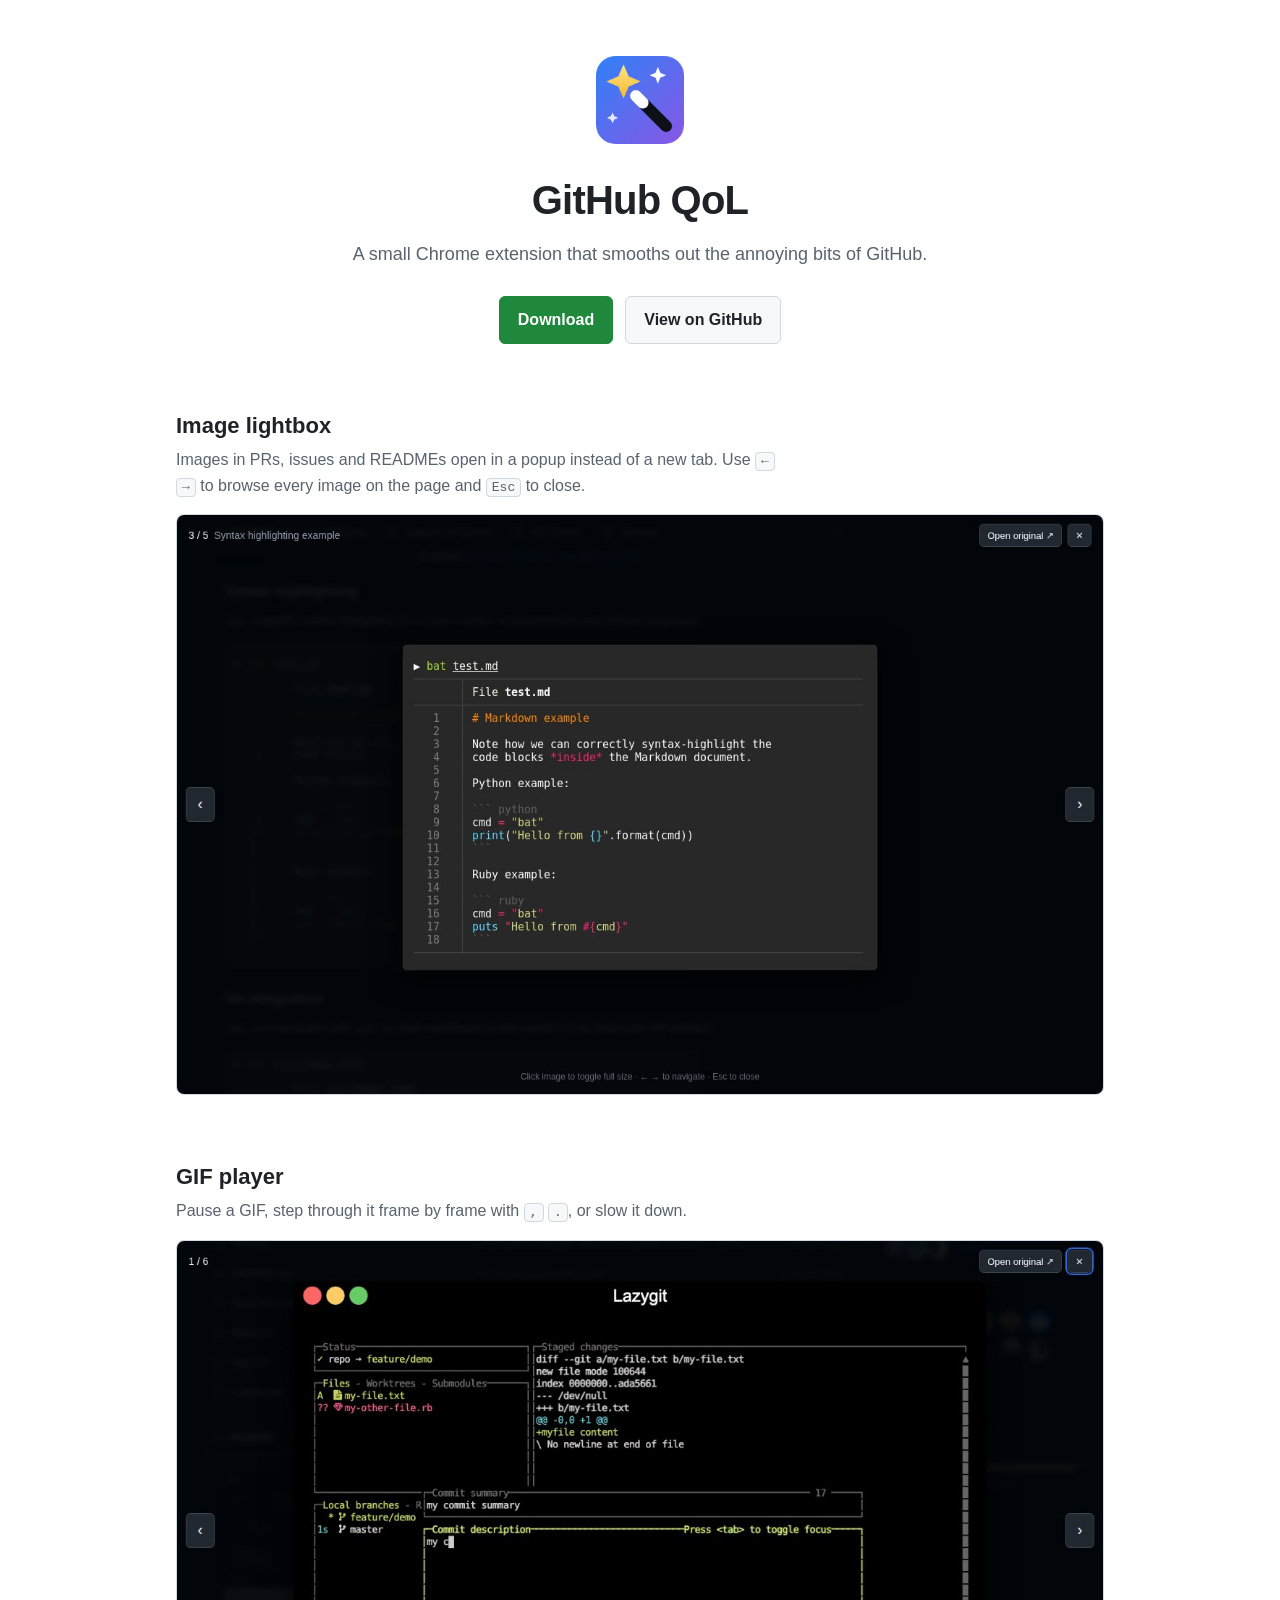
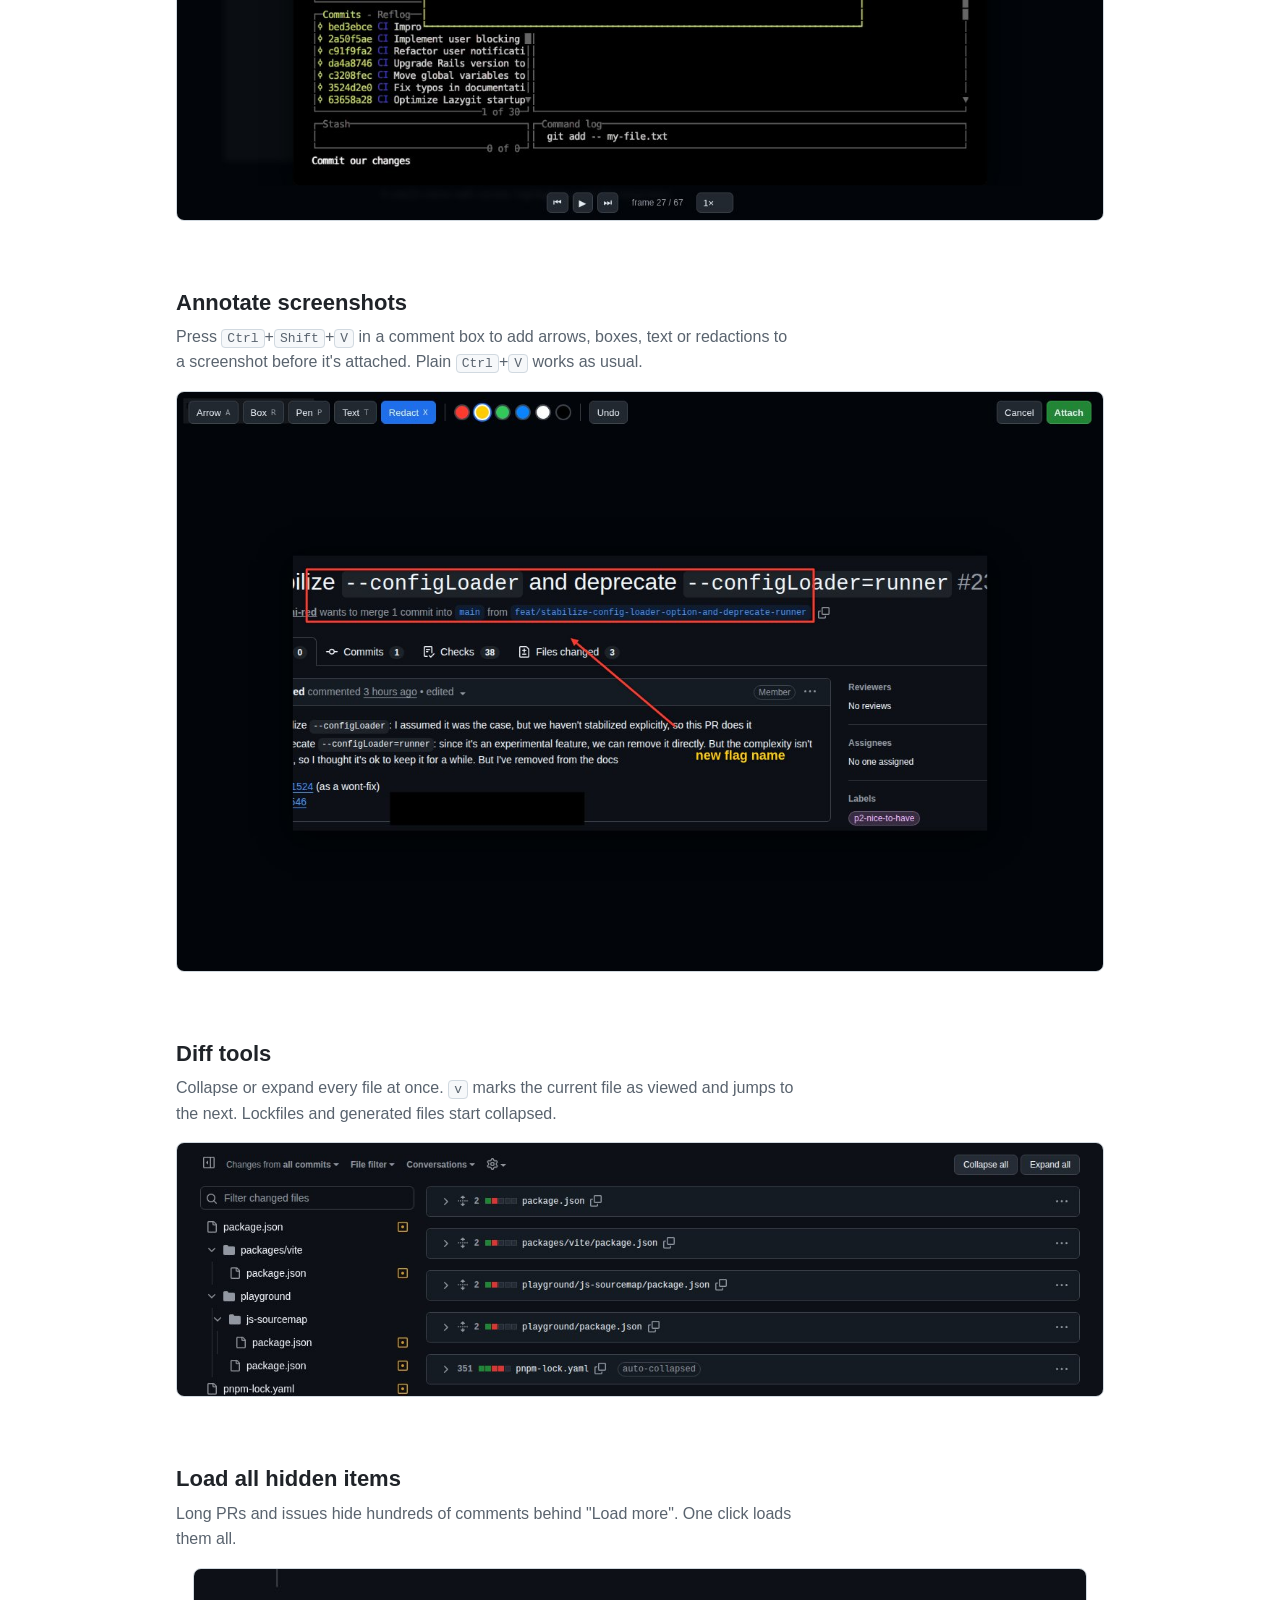
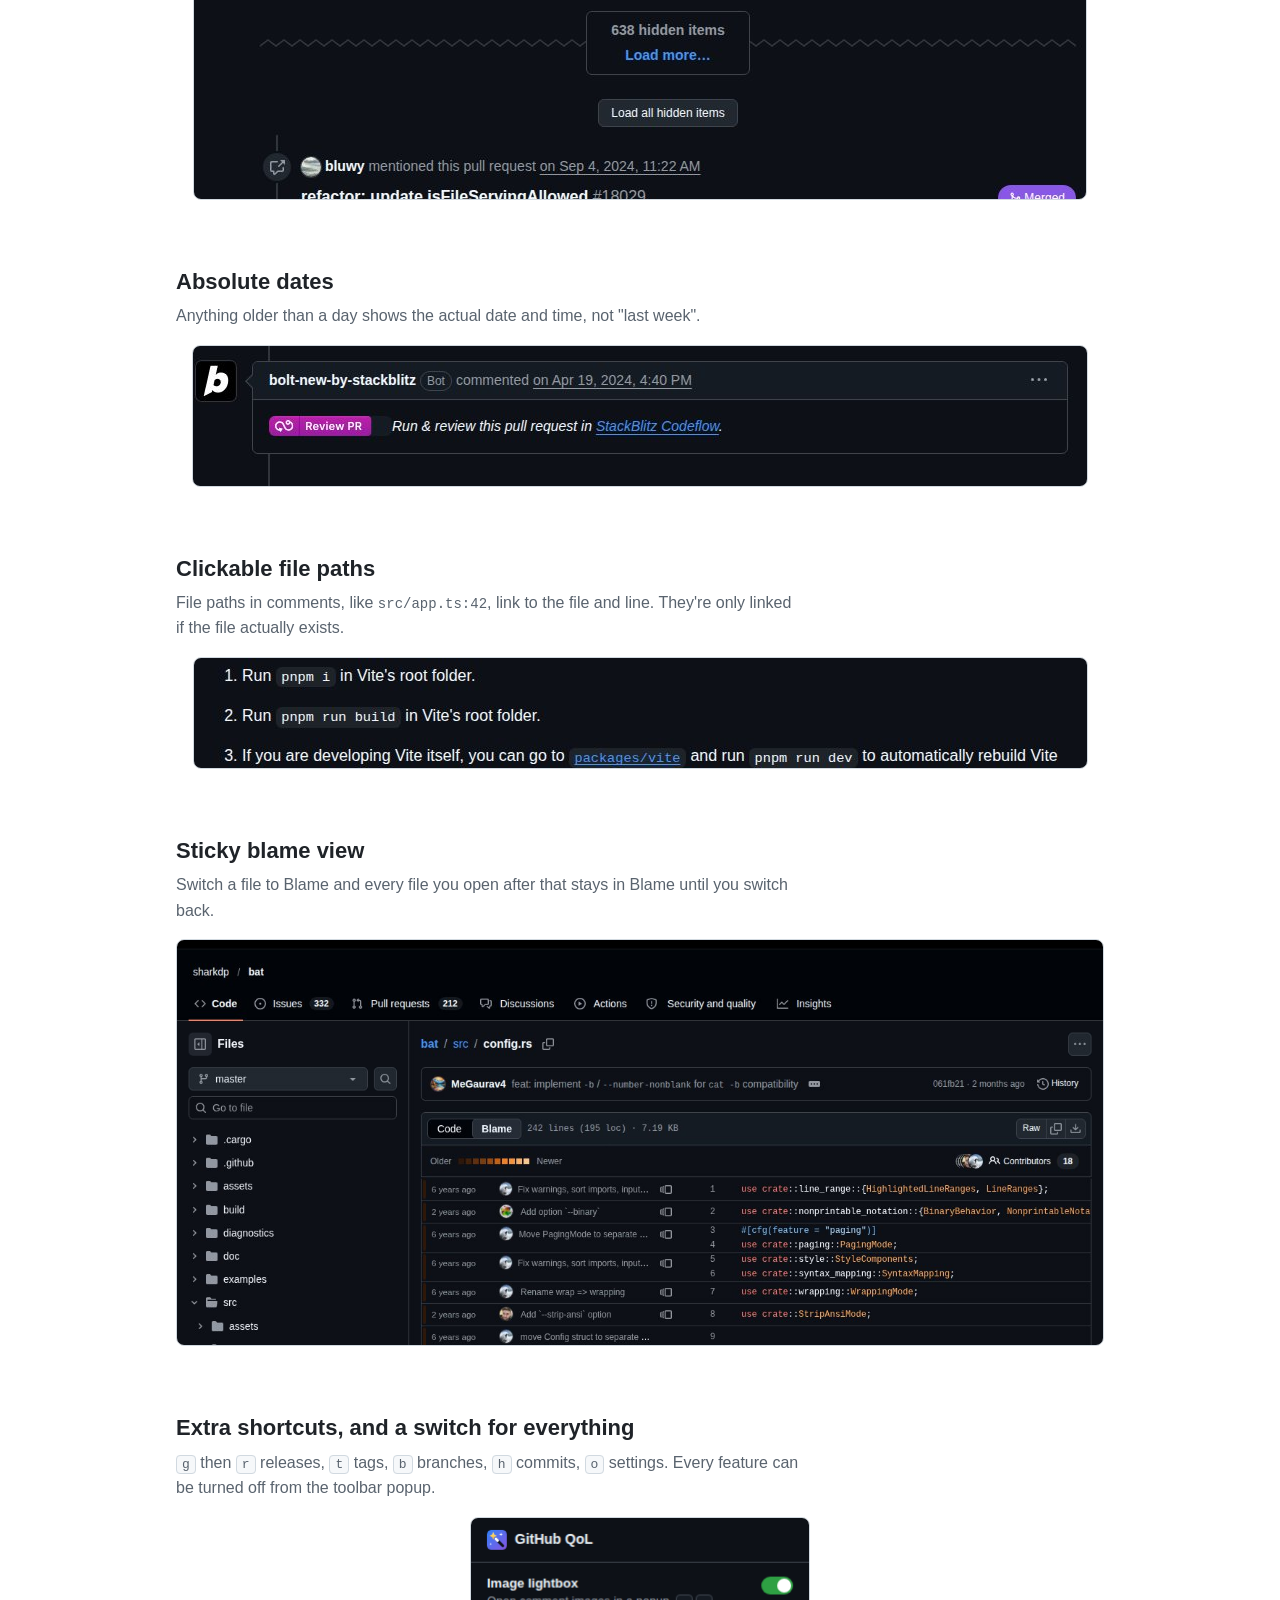
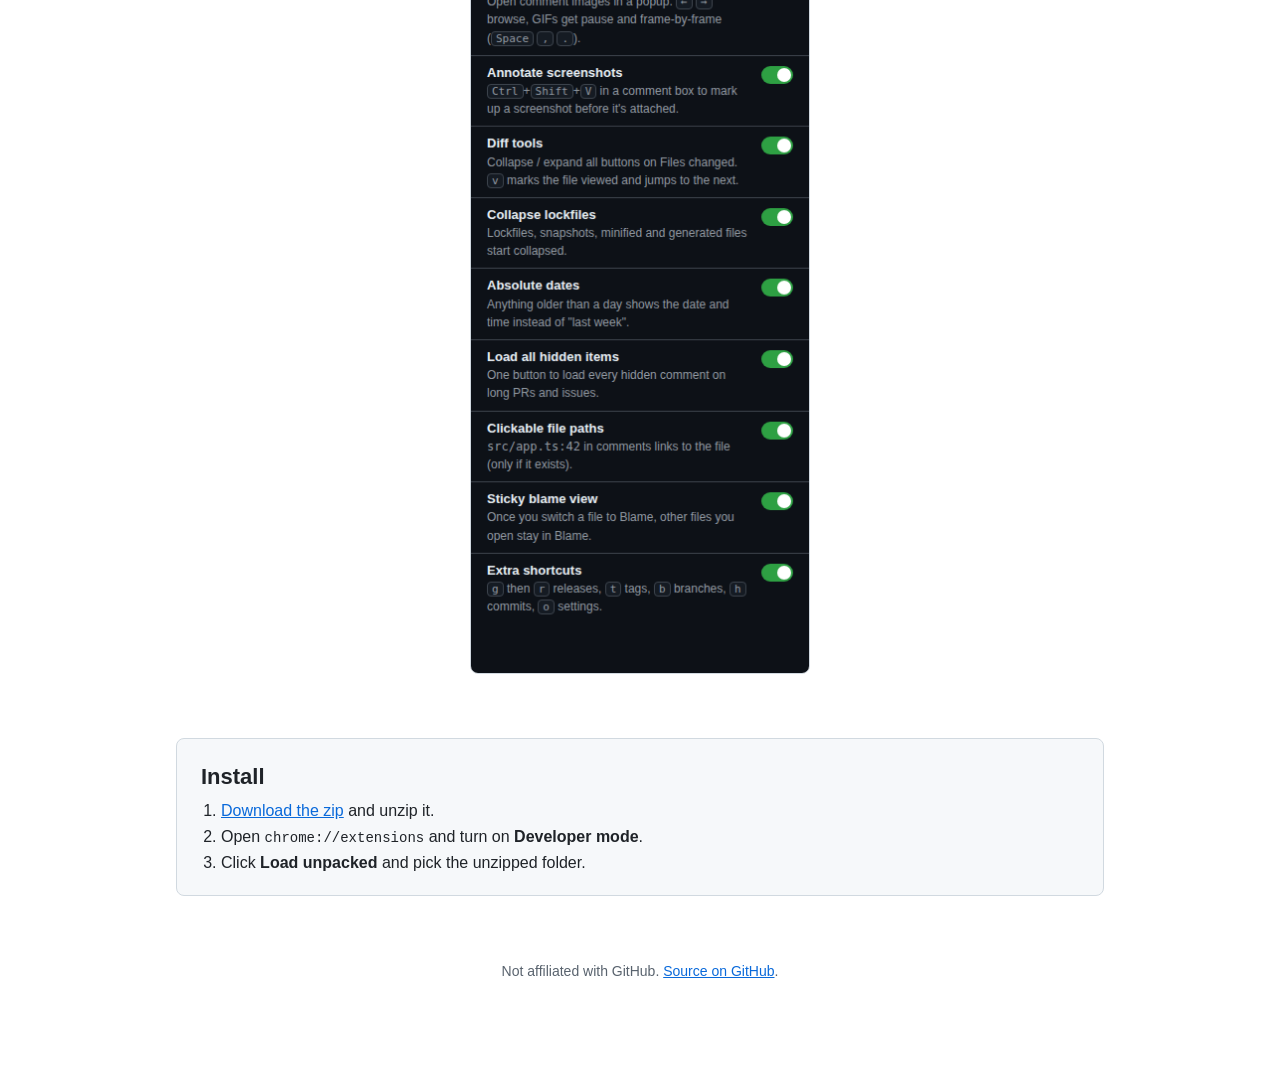
==== docs/index.html @ b85cc3f8 "GitHub QoL: Chrome extension with GitHub quality-of-life tweaks Image lightbox with GIF player, scre" ====
<!doctype html>
<html lang="en">
<head>
  <meta charset="utf-8">
  <meta name="viewport" content="width=device-width, initial-scale=1">
  <title>GitHub QoL</title>
  <meta name="description" content="A small Chrome extension with quality-of-life tweaks for GitHub.">
  <link rel="icon" href="images/icon.png">
  <style>
    :root {
      --bg: #ffffff;
      --fg: #1f2328;
      --muted: #59636e;
      --border: #d1d9e0;
      --card: #f6f8fa;
      --accent: #1f883d;
      --accent-fg: #ffffff;
      --link: #0969da;
    }
    @media (prefers-color-scheme: dark) {
      :root {
        --bg: #0d1117;
        --fg: #e6edf3;
        --muted: #9198a1;
        --border: #3d444d;
        --card: #151b23;
        --accent: #238636;
        --link: #4493f8;
      }
    }
    * { box-sizing: border-box; }
    body {
      margin: 0;
      background: var(--bg);
      color: var(--fg);
      font: 16px/1.6 -apple-system, BlinkMacSystemFont, "Segoe UI", Helvetica, Arial, sans-serif;
    }
    main { max-width: 960px; margin: 0 auto; padding: 56px 16px 80px; }
    a { color: var(--link); }
    header { text-align: center; margin-bottom: 64px; }
    header img { width: 88px; height: 88px; }
    h1 { font-size: 40px; margin: 16px 0 8px; letter-spacing: -0.02em; }
    .tagline { color: var(--muted); font-size: 18px; margin: 0 0 28px; }
    .buttons { display: flex; gap: 12px; justify-content: center; flex-wrap: wrap; }
    .btn {
      display: inline-block; padding: 10px 18px; border-radius: 6px;
      font-weight: 600; text-decoration: none;
      border: 1px solid var(--border); color: var(--fg); background: var(--card);
    }
    .btn.primary { background: var(--accent); border-color: var(--accent); color: var(--accent-fg); }
    section { margin: 0 0 64px; }
    h2 { font-size: 22px; margin: 0 0 4px; }
    section p { margin: 0 0 16px; color: var(--muted); max-width: 70ch; }
    figure { margin: 0; }
    figure img {
      display: block; width: 100%; height: auto;
      border: 1px solid var(--border); border-radius: 8px;
    }
    figure.narrow img { width: auto; max-width: 100%; margin: 0 auto; }
    kbd {
      font: 13px ui-monospace, SFMono-Regular, Menlo, monospace;
      padding: 1px 5px; border: 1px solid var(--border); border-radius: 4px; background: var(--card);
    }
    code { font: 14px ui-monospace, SFMono-Regular, Menlo, monospace; }
    .install { background: var(--card); border: 1px solid var(--border); border-radius: 8px; padding: 20px 24px; }
    .install ol { margin: 0; padding-left: 20px; }
    footer { text-align: center; color: var(--muted); font-size: 14px; }
  </style>
</head>
<body>
<main>
  <header>
    <img src="images/icon.png" alt="">
    <h1>GitHub QoL</h1>
    <p class="tagline">A small Chrome extension that smooths out the annoying bits of GitHub.</p>
    <div class="buttons">
      <a class="btn primary" href="https://github.com/Taanviir/github-qol/archive/refs/heads/main.zip">Download</a>
      <a class="btn" href="https://github.com/Taanviir/github-qol">View on GitHub</a>
    </div>
  </header>

  <section>
    <h2>Image lightbox</h2>
    <p>Images in PRs, issues and READMEs open in a popup instead of a new tab. Use <kbd>←</kbd> <kbd>→</kbd> to browse every image on the page and <kbd>Esc</kbd> to close.</p>
    <figure><img src="images/lightbox.jpg" alt="A README screenshot opened in an in-page lightbox" loading="lazy"></figure>
  </section>

  <section>
    <h2>GIF player</h2>
    <p>Pause a GIF, step through it frame by frame with <kbd>,</kbd> <kbd>.</kbd>, or slow it down.</p>
    <figure><img src="images/gif-player.jpg" alt="An animated GIF paused at frame 27 of 67 with playback controls" loading="lazy"></figure>
  </section>

  <section>
    <h2>Annotate screenshots</h2>
    <p>Press <kbd>Ctrl</kbd>+<kbd>Shift</kbd>+<kbd>V</kbd> in a comment box to add arrows, boxes, text or redactions to a screenshot before it's attached. Plain <kbd>Ctrl</kbd>+<kbd>V</kbd> works as usual.</p>
    <figure><img src="images/annotate.jpg" alt="Screenshot editor with a box, an arrow, a text label and a redacted area" loading="lazy"></figure>
  </section>

  <section>
    <h2>Diff tools</h2>
    <p>Collapse or expand every file at once. <kbd>v</kbd> marks the current file as viewed and jumps to the next. Lockfiles and generated files start collapsed.</p>
    <figure><img src="images/diff-tools.jpg" alt="Files changed page with Collapse all and Expand all buttons and an auto-collapsed pnpm-lock.yaml" loading="lazy"></figure>
  </section>

  <section>
    <h2>Load all hidden items</h2>
    <p>Long PRs and issues hide hundreds of comments behind "Load more". One click loads them all.</p>
    <figure class="narrow"><img src="images/load-all.jpg" alt="A Load all hidden items button under GitHub's 638 hidden items" loading="lazy"></figure>
  </section>

  <section>
    <h2>Absolute dates</h2>
    <p>Anything older than a day shows the actual date and time, not "last week".</p>
    <figure class="narrow"><img src="images/absolute-dates.jpg" alt="Comment header reading commented on Apr 19, 2024, 4:40 PM" loading="lazy"></figure>
  </section>

  <section>
    <h2>Clickable file paths</h2>
    <p>File paths in comments, like <code>src/app.ts:42</code>, link to the file and line. They're only linked if the file actually exists.</p>
    <figure class="narrow"><img src="images/file-paths.jpg" alt="The inline code packages/vite rendered as a link" loading="lazy"></figure>
  </section>

  <section>
    <h2>Sticky blame view</h2>
    <p>Switch a file to Blame and every file you open after that stays in Blame until you switch back.</p>
    <figure><img src="images/sticky-blame.jpg" alt="A file open in Blame view" loading="lazy"></figure>
  </section>

  <section>
    <h2>Extra shortcuts, and a switch for everything</h2>
    <p><kbd>g</kbd> then <kbd>r</kbd> releases, <kbd>t</kbd> tags, <kbd>b</kbd> branches, <kbd>h</kbd> commits, <kbd>o</kbd> settings. Every feature can be turned off from the toolbar popup.</p>
    <figure class="narrow"><img src="images/popup.png" alt="Extension popup listing each feature with a toggle" loading="lazy" style="max-width:340px"></figure>
  </section>

  <section class="install" id="install">
    <h2>Install</h2>
    <ol>
      <li><a href="https://github.com/Taanviir/github-qol/archive/refs/heads/main.zip">Download the zip</a> and unzip it.</li>
      <li>Open <code>chrome://extensions</code> and turn on <strong>Developer mode</strong>.</li>
      <li>Click <strong>Load unpacked</strong> and pick the unzipped folder.</li>
    </ol>
  </section>

  <footer>
    <p>Not affiliated with GitHub. <a href="https://github.com/Taanviir/github-qol">Source on GitHub</a>.</p>
  </footer>
</main>
</body>
</html>
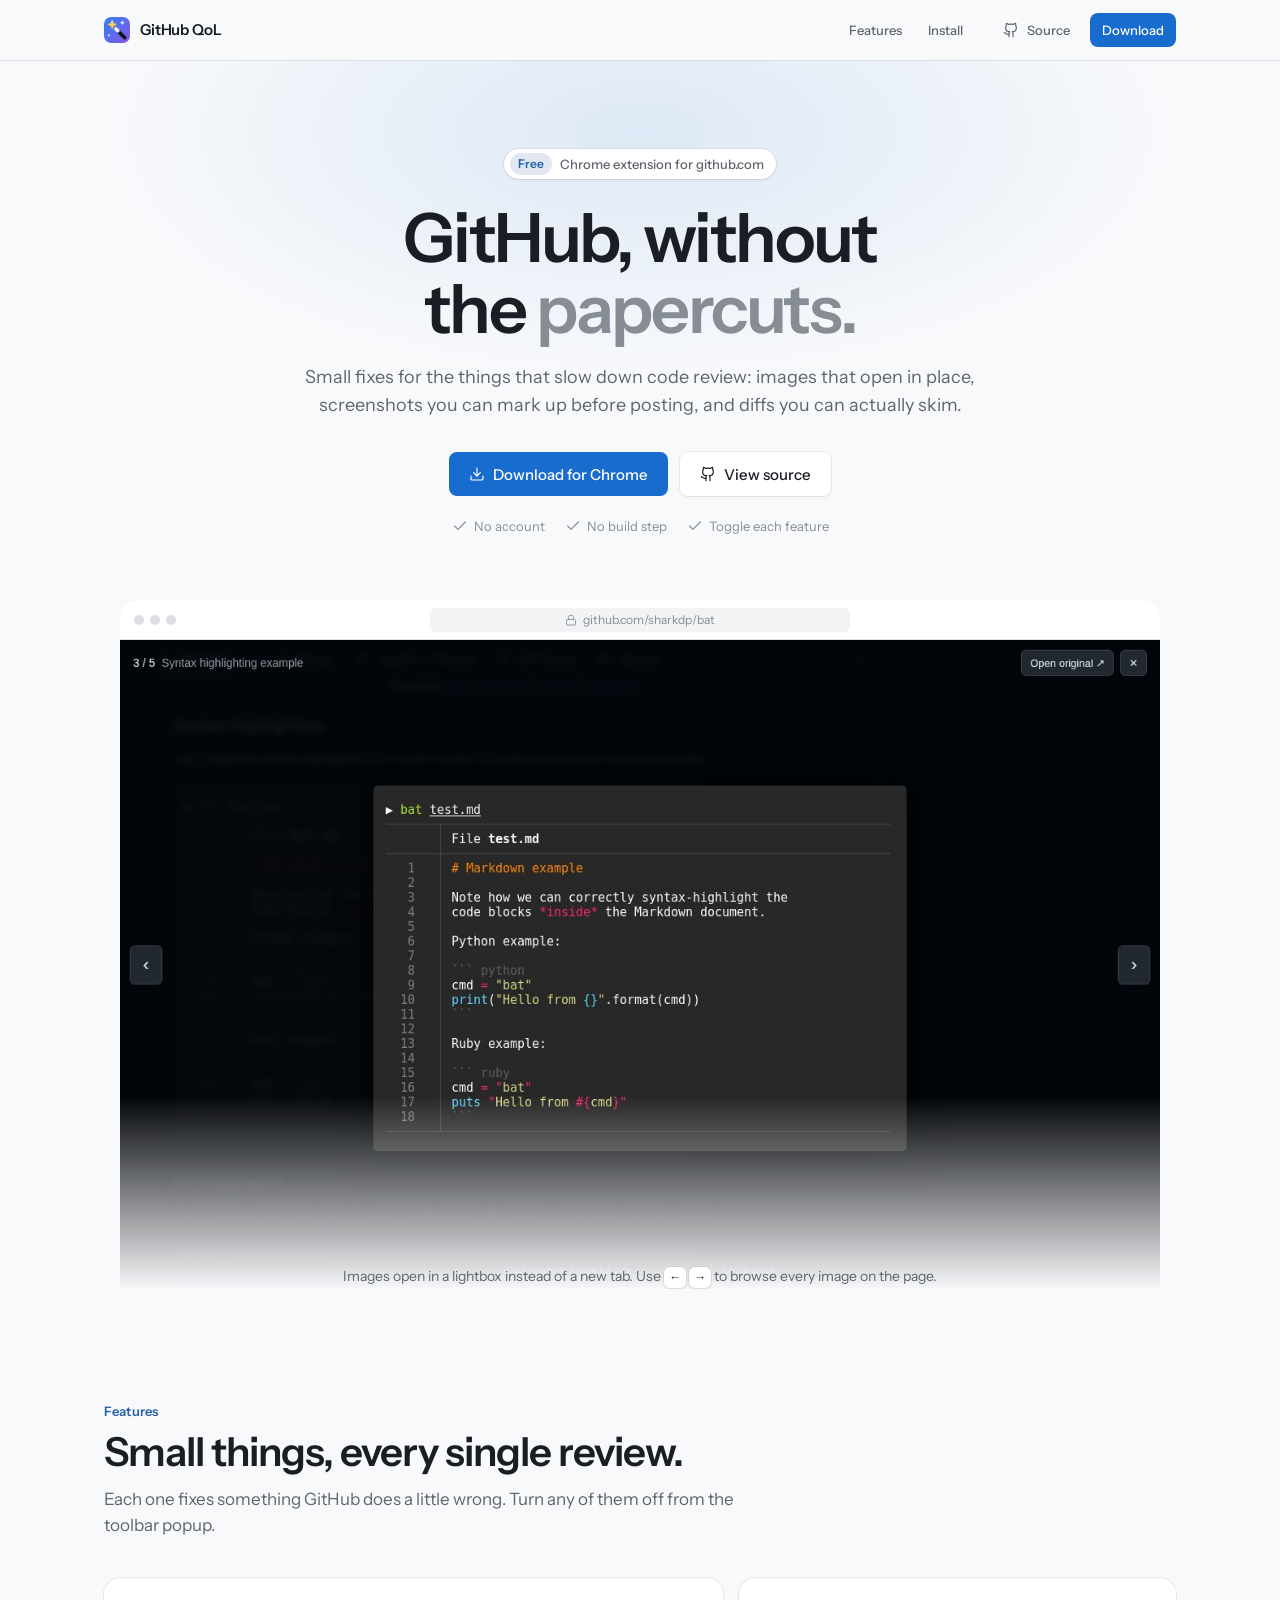
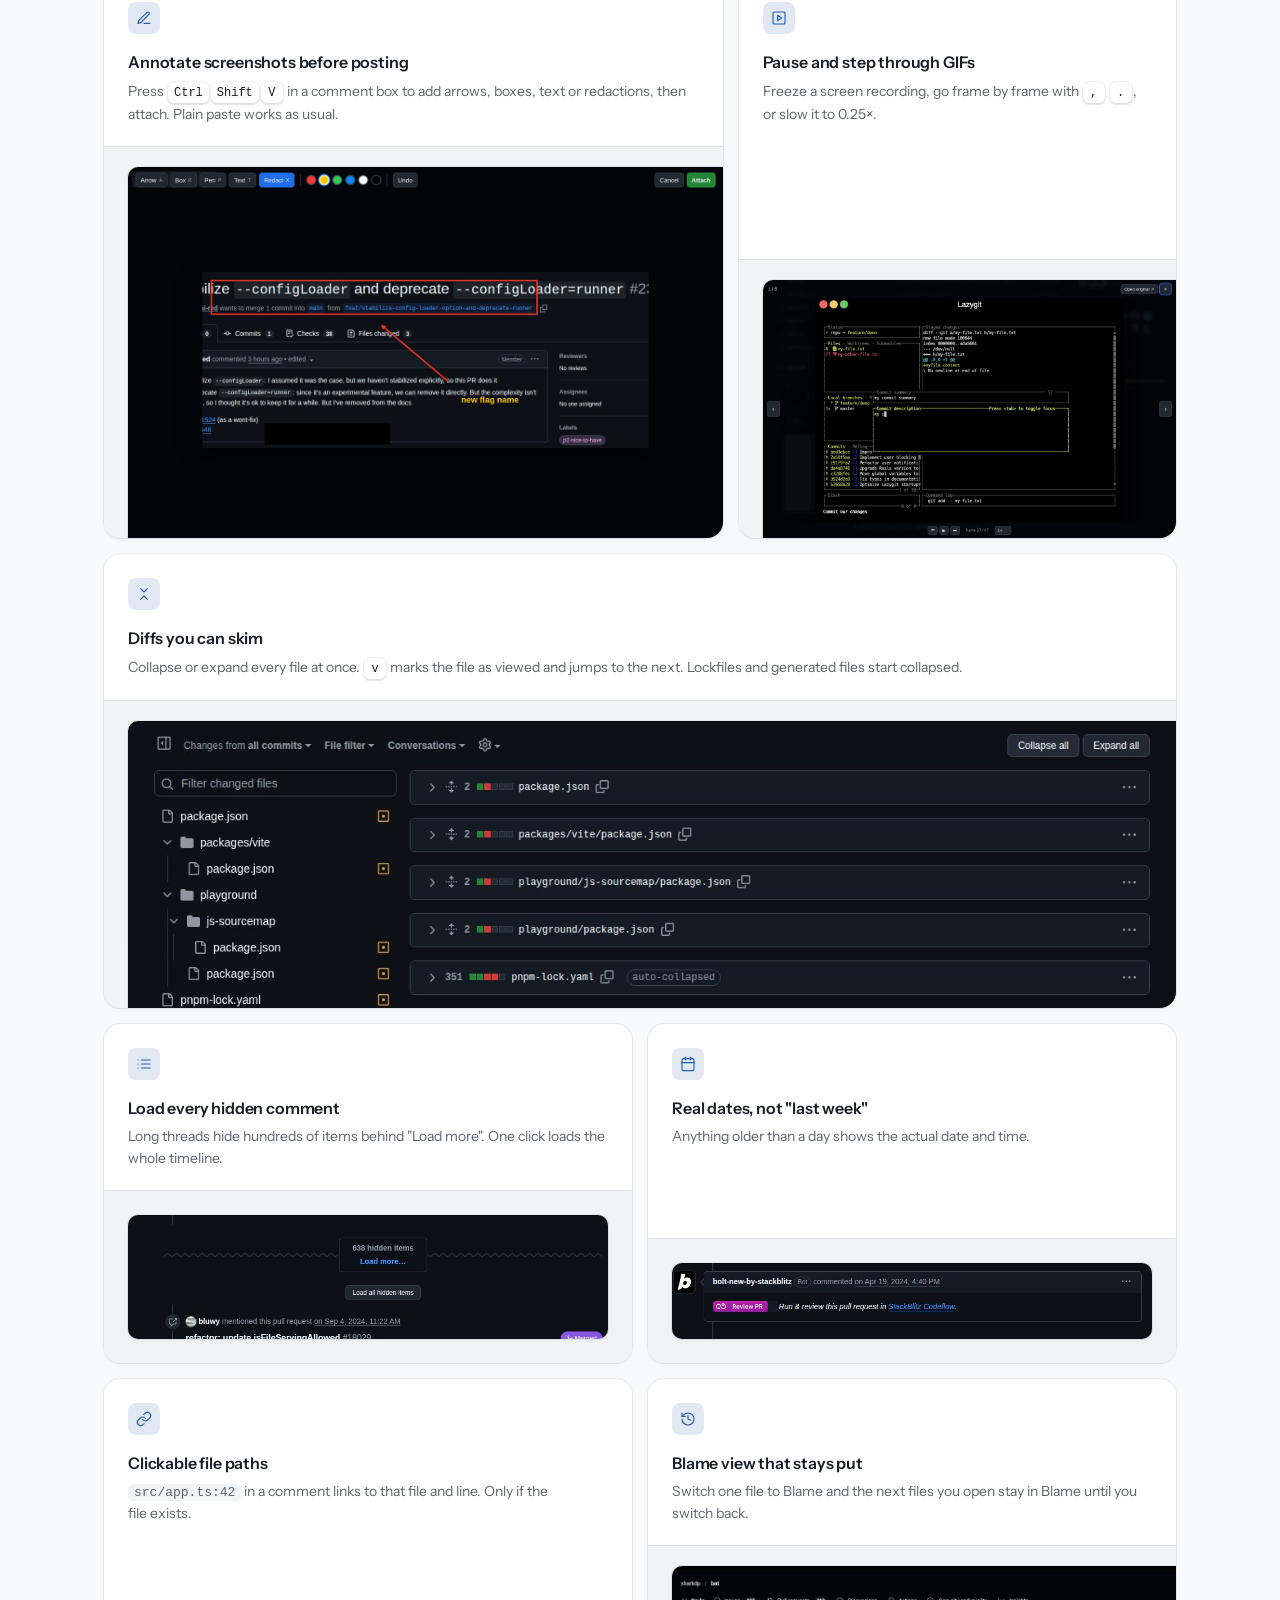
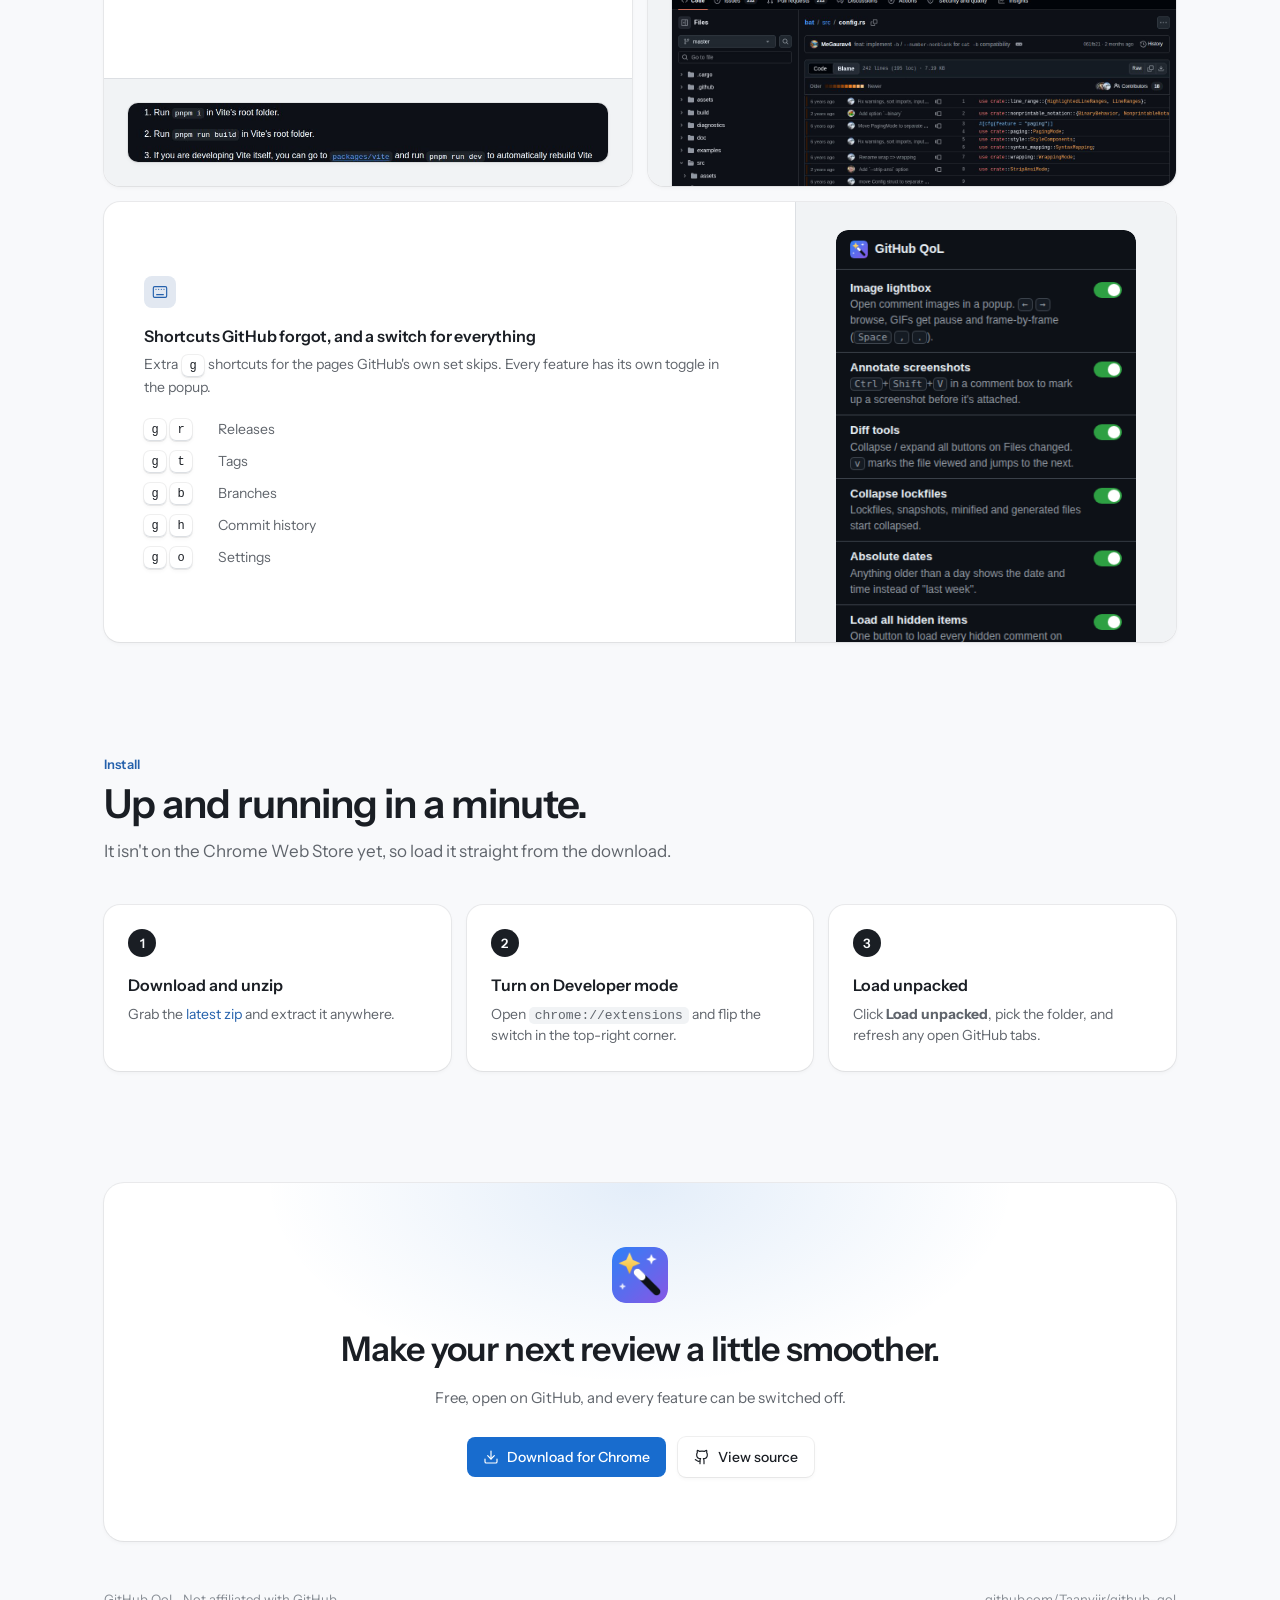
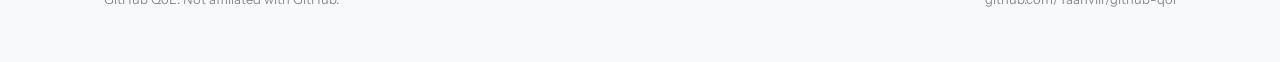
==== commit 83b3a28b: "Redesign the Pages site as a product landing page Same visual language as the Smart Fill UI: Instrum" ====
--- a/docs/index.html
+++ b/docs/index.html
@@ -4,147 +4,459 @@
   <meta charset="utf-8">
   <meta name="viewport" content="width=device-width, initial-scale=1">
   <title>GitHub QoL</title>
-  <meta name="description" content="A small Chrome extension with quality-of-life tweaks for GitHub.">
+  <meta name="description" content="A free Chrome extension that fixes the small things that slow down code review on GitHub.">
   <link rel="icon" href="images/icon.png">
+  <link rel="preconnect" href="https://fonts.googleapis.com">
+  <link rel="preconnect" href="https://fonts.gstatic.com" crossorigin>
+  <link href="https://fonts.googleapis.com/css2?family=Instrument+Sans:wght@400..700&display=swap" rel="stylesheet">
   <style>
+    /* Tokens follow the Smart Fill UI: OKLCH gray/blue ramps, semantic layer on top. */
     :root {
-      --bg: #ffffff;
-      --fg: #1f2328;
-      --muted: #59636e;
-      --border: #d1d9e0;
-      --card: #f6f8fa;
-      --accent: #1f883d;
-      --accent-fg: #ffffff;
-      --link: #0969da;
+      color-scheme: light;
+      --gray-1: oklch(99.4% 0.002 256); --gray-2: oklch(98.2% 0.003 256); --gray-3: oklch(96.3% 0.004 256); --gray-4: oklch(94.3% 0.005 256);
+      --gray-6: oklch(90.2% 0.007 256); --gray-7: oklch(86.6% 0.008 256); --gray-9: oklch(64.0% 0.012 256); --gray-11: oklch(50.5% 0.012 256); --gray-12: oklch(23.5% 0.012 256);
+      --blue-4: oklch(93.0% 0.013 256); --blue-9: oklch(54.0% 0.170 256); --blue-10: oklch(49.5% 0.159 256); --blue-11: oklch(49.5% 0.135 256);
+
+      --color-bg-page: var(--gray-2);
+      --color-bg-surface: oklch(100% 0 0);
+      --color-bg-sunken: var(--gray-3);
+      --color-text-primary: var(--gray-12);
+      --color-text-secondary: var(--gray-11);
+      --color-text-tertiary: var(--gray-9);
+      --color-text-on-accent: oklch(100% 0 0);
+      --color-border-separator: var(--gray-6);
+      --color-accent-subtle: var(--blue-4);
+      --color-accent-solid: var(--blue-9);
+      --color-accent-solid-hover: var(--blue-10);
+      --color-accent-text: var(--blue-11);
+      --color-nav-bg: oklch(98.2% 0.003 256 / 0.8);
+      --hero-glow: oklch(54% 0.17 256 / 0.12);
+
+      --shadow-border: 0 0 0 1px oklch(0 0 0 / 0.06), 0 1px 2px -1px oklch(0 0 0 / 0.06), 0 2px 4px 0 oklch(0 0 0 / 0.04);
+      --shadow-border-hover: 0 0 0 1px oklch(0 0 0 / 0.08), 0 1px 2px -1px oklch(0 0 0 / 0.08), 0 2px 4px 0 oklch(0 0 0 / 0.06);
+      --shadow-raised: 0 0 0 1px oklch(0 0 0 / 0.06), 0 24px 64px -16px oklch(0 0 0 / 0.22);
+
+      --font-sans: 'Instrument Sans', ui-sans-serif, system-ui, sans-serif;
+      --font-mono: ui-monospace, 'SF Mono', 'Cascadia Mono', Menlo, monospace;
+      --radius-control: 8px;
+      --radius-surface: 12px;
+      --radius-large: 16px;
     }
     @media (prefers-color-scheme: dark) {
       :root {
-        --bg: #0d1117;
-        --fg: #e6edf3;
-        --muted: #9198a1;
-        --border: #3d444d;
-        --card: #151b23;
-        --accent: #238636;
-        --link: #4493f8;
+        color-scheme: dark;
+        --gray-1: oklch(17.0% 0.004 256); --gray-2: oklch(19.6% 0.005 256); --gray-3: oklch(23.0% 0.006 256); --gray-4: oklch(25.8% 0.007 256);
+        --gray-6: oklch(33.5% 0.009 256); --gray-7: oklch(45.0% 0.010 256); --gray-9: oklch(64.0% 0.012 256); --gray-11: oklch(81.0% 0.010 256); --gray-12: oklch(95.0% 0.004 256);
+        --blue-4: oklch(30.0% 0.053 256); --blue-9: oklch(56.0% 0.153 256); --blue-10: oklch(61.0% 0.167 256); --blue-11: oklch(80.0% 0.071 256);
+
+        --color-bg-page: var(--gray-1);
+        --color-bg-surface: var(--gray-2);
+        --color-bg-sunken: oklch(14.5% 0.004 256);
+        --color-nav-bg: oklch(17% 0.004 256 / 0.8);
+        --hero-glow: oklch(56% 0.153 256 / 0.22);
+
+        --shadow-border: 0 0 0 1px oklch(1 0 0 / 0.08);
+        --shadow-border-hover: 0 0 0 1px oklch(1 0 0 / 0.14);
+        --shadow-raised: 0 0 0 1px oklch(1 0 0 / 0.1), 0 24px 64px -16px oklch(0 0 0 / 0.7);
       }
     }
-    * { box-sizing: border-box; }
+
+    *, *::before, *::after { box-sizing: border-box; }
+    html { -webkit-font-smoothing: antialiased; -moz-osx-font-smoothing: grayscale; scroll-behavior: smooth; scroll-padding-top: 72px; }
     body {
       margin: 0;
-      background: var(--bg);
-      color: var(--fg);
-      font: 16px/1.6 -apple-system, BlinkMacSystemFont, "Segoe UI", Helvetica, Arial, sans-serif;
-    }
-    main { max-width: 960px; margin: 0 auto; padding: 56px 16px 80px; }
-    a { color: var(--link); }
-    header { text-align: center; margin-bottom: 64px; }
-    header img { width: 88px; height: 88px; }
-    h1 { font-size: 40px; margin: 16px 0 8px; letter-spacing: -0.02em; }
-    .tagline { color: var(--muted); font-size: 18px; margin: 0 0 28px; }
-    .buttons { display: flex; gap: 12px; justify-content: center; flex-wrap: wrap; }
+      background: var(--color-bg-page);
+      color: var(--color-text-primary);
+      font: 400 15px/1.55 var(--font-sans);
+    }
+    h1, h2, h3, p { margin: 0; }
+    h1, h2, h3 { text-wrap: balance; }
+    p { text-wrap: pretty; }
+    a { color: inherit; text-decoration: none; }
+    img { display: block; max-width: 100%; height: auto; }
+    :focus-visible { outline: 2px solid var(--color-accent-solid); outline-offset: 2px; border-radius: 4px; }
+    .wrap { max-width: 1120px; margin: 0 auto; padding-inline: 24px; }
+    svg.i { width: 16px; height: 16px; fill: none; stroke: currentColor; stroke-width: 1.75; stroke-linecap: round; stroke-linejoin: round; flex: none; }
+
+    kbd {
+      display: inline-flex; align-items: center; justify-content: center;
+      min-width: 22px; height: 22px; padding: 0 6px;
+      font: 500 12px/1 var(--font-mono);
+      color: var(--color-text-primary);
+      background: var(--color-bg-surface);
+      border-radius: 6px;
+      box-shadow: var(--shadow-border), inset 0 -1px 0 var(--color-border-separator);
+    }
+    code { font: 13px var(--font-mono); background: var(--color-bg-sunken); padding: 1px 6px; border-radius: 5px; }
+
+    /* ---------- buttons */
     .btn {
-      display: inline-block; padding: 10px 18px; border-radius: 6px;
-      font-weight: 600; text-decoration: none;
-      border: 1px solid var(--border); color: var(--fg); background: var(--card);
-    }
-    .btn.primary { background: var(--accent); border-color: var(--accent); color: var(--accent-fg); }
-    section { margin: 0 0 64px; }
-    h2 { font-size: 22px; margin: 0 0 4px; }
-    section p { margin: 0 0 16px; color: var(--muted); max-width: 70ch; }
-    figure { margin: 0; }
-    figure img {
-      display: block; width: 100%; height: auto;
-      border: 1px solid var(--border); border-radius: 8px;
-    }
-    figure.narrow img { width: auto; max-width: 100%; margin: 0 auto; }
-    kbd {
-      font: 13px ui-monospace, SFMono-Regular, Menlo, monospace;
-      padding: 1px 5px; border: 1px solid var(--border); border-radius: 4px; background: var(--card);
-    }
-    code { font: 14px ui-monospace, SFMono-Regular, Menlo, monospace; }
-    .install { background: var(--card); border: 1px solid var(--border); border-radius: 8px; padding: 20px 24px; }
-    .install ol { margin: 0; padding-left: 20px; }
-    footer { text-align: center; color: var(--muted); font-size: 14px; }
+      display: inline-flex; align-items: center; justify-content: center; gap: 8px;
+      height: 40px; padding: 0 16px;
+      font: 500 14px/1 var(--font-sans);
+      border-radius: var(--radius-control);
+      background: var(--color-bg-surface);
+      color: var(--color-text-primary);
+      box-shadow: var(--shadow-border);
+      white-space: nowrap;
+      transition: background-color .15s ease-out, box-shadow .15s ease-out, scale .15s ease-out;
+    }
+    .btn:hover { box-shadow: var(--shadow-border-hover); }
+    .btn:active { scale: .97; }
+    .btn.primary { background: var(--color-accent-solid); color: var(--color-text-on-accent); box-shadow: none; }
+    .btn.primary:hover { background: var(--color-accent-solid-hover); }
+    .btn.sm { height: 34px; padding: 0 12px; font-size: 13px; }
+    .btn.ghost { background: transparent; box-shadow: none; color: var(--color-text-secondary); }
+    .btn.ghost:hover { color: var(--color-text-primary); background: var(--color-bg-sunken); }
+
+    /* ---------- nav */
+    .nav {
+      position: sticky; top: 0; z-index: 10;
+      background: var(--color-nav-bg);
+      backdrop-filter: saturate(1.4) blur(12px);
+      -webkit-backdrop-filter: saturate(1.4) blur(12px);
+      border-bottom: 1px solid var(--color-border-separator);
+    }
+    .nav .wrap { display: flex; align-items: center; gap: 8px; height: 60px; }
+    .wordmark { display: inline-flex; align-items: center; gap: 10px; font-weight: 600; font-size: 15px; letter-spacing: -0.01em; margin-right: auto; }
+    .wordmark img { width: 26px; height: 26px; border-radius: 7px; }
+    .nav-links { display: flex; gap: 2px; margin-right: 8px; }
+
+    /* ---------- hero */
+    .hero { position: relative; padding: 88px 0 0; text-align: center; overflow: hidden; }
+    .hero::before {
+      content: ""; position: absolute; inset: -120px 0 auto; height: 640px; z-index: -1;
+      background: radial-gradient(60% 55% at 50% 30%, var(--hero-glow), transparent 70%);
+    }
+    .pill {
+      display: inline-flex; align-items: center; gap: 8px;
+      height: 30px; padding: 0 12px 0 6px;
+      font-size: 13px; font-weight: 500; color: var(--color-text-secondary);
+      background: var(--color-bg-surface); border-radius: 999px; box-shadow: var(--shadow-border);
+    }
+    .pill b { font-weight: 600; color: var(--color-accent-text); background: var(--color-accent-subtle); border-radius: 999px; padding: 2px 8px; font-size: 12px; }
+    .hero h1 {
+      margin: 24px auto 0; max-width: 14ch;
+      font-size: clamp(40px, 6.4vw, 68px); line-height: 1.04; font-weight: 600; letter-spacing: -0.035em;
+    }
+    .hero h1 span { color: var(--color-text-tertiary); }
+    .hero .lede { margin: 20px auto 0; max-width: 56ch; font-size: 18px; color: var(--color-text-secondary); }
+    .hero .ctas { margin-top: 32px; display: flex; gap: 12px; justify-content: center; flex-wrap: wrap; }
+    .hero .ctas .btn { height: 44px; padding: 0 20px; font-size: 15px; }
+    .facts { margin-top: 20px; display: flex; gap: 20px; justify-content: center; flex-wrap: wrap; font-size: 13px; color: var(--color-text-tertiary); }
+    .facts span { display: inline-flex; align-items: center; gap: 6px; }
+
+    .window {
+      margin: 64px auto 0; max-width: 1040px;
+      border-radius: var(--radius-large) var(--radius-large) 0 0;
+      background: var(--color-bg-surface);
+      box-shadow: var(--shadow-raised);
+      overflow: hidden;
+      mask-image: linear-gradient(to bottom, #000 72%, transparent);
+      -webkit-mask-image: linear-gradient(to bottom, #000 72%, transparent);
+    }
+    .window-bar { display: flex; align-items: center; gap: 12px; height: 40px; padding: 0 14px; border-bottom: 1px solid var(--color-border-separator); }
+    .dots { display: flex; gap: 6px; }
+    .dots i { width: 10px; height: 10px; border-radius: 50%; background: var(--color-border-separator); }
+    .url {
+      flex: 1; max-width: 420px; margin: 0 auto; height: 24px; border-radius: 6px;
+      display: flex; align-items: center; justify-content: center; gap: 6px;
+      font-size: 12px; color: var(--color-text-tertiary); background: var(--color-bg-sunken);
+    }
+    .url svg.i { width: 12px; height: 12px; }
+    .dots-spacer { width: 42px; }
+    .hero-caption { margin-top: -24px; position: relative; font-size: 14px; color: var(--color-text-secondary); }
+
+    /* ---------- sections */
+    section { padding: 112px 0 0; }
+    .eyebrow { font-size: 13px; font-weight: 600; color: var(--color-accent-text); letter-spacing: 0.01em; }
+    .section-head { max-width: 640px; margin-bottom: 40px; }
+    .section-head h2 { margin-top: 8px; font-size: clamp(28px, 3.6vw, 40px); line-height: 1.1; font-weight: 600; letter-spacing: -0.025em; }
+    .section-head p { margin-top: 12px; font-size: 17px; color: var(--color-text-secondary); }
+
+    /* ---------- bento */
+    .bento { display: grid; grid-template-columns: repeat(12, minmax(0, 1fr)); gap: 16px; }
+    .card {
+      grid-column: span 6;
+      display: flex; flex-direction: column;
+      background: var(--color-bg-surface);
+      border-radius: var(--radius-large);
+      box-shadow: var(--shadow-border);
+      overflow: hidden;
+      transition: box-shadow .2s ease-out;
+    }
+    .card:hover { box-shadow: var(--shadow-border-hover); }
+    .card.c7 { grid-column: span 7; }
+    .card.c5 { grid-column: span 5; }
+    .card.c12 { grid-column: span 12; }
+    .card-body { padding: 24px 24px 20px; }
+    .card-icon {
+      width: 32px; height: 32px; border-radius: 8px; margin-bottom: 16px;
+      display: grid; place-items: center;
+      color: var(--color-accent-text); background: var(--color-accent-subtle);
+    }
+    .card h3 { font-size: 16px; font-weight: 600; letter-spacing: -0.01em; }
+    .card p { margin-top: 6px; font-size: 14px; color: var(--color-text-secondary); }
+    .card p kbd { margin: 0 1px; }
+    .media {
+      margin-top: auto;
+      padding: 20px 0 0 24px;
+      background: var(--color-bg-sunken);
+      border-top: 1px solid var(--color-border-separator);
+    }
+    .media img { border-radius: 10px 0 0 0; box-shadow: var(--shadow-border); }
+    .media.center { padding: 24px; display: grid; place-items: center; }
+    .media.center img { border-radius: 10px; }
+    .card.split { flex-direction: row; }
+    .card.split .card-body { flex: 1; align-self: center; padding: 40px; }
+    .card.split .media { margin: 0; flex: 0 0 auto; padding: 28px 40px 0; border-top: 0; border-left: 1px solid var(--color-border-separator); }
+    .card.split .media { max-height: 440px; overflow: hidden; }
+    .card.split .media img { width: 300px; border-radius: 12px 12px 0 0;
+      mask-image: linear-gradient(to bottom, #000 70%, transparent); -webkit-mask-image: linear-gradient(to bottom, #000 70%, transparent); }
+    .shortcut-list { margin-top: 20px; display: grid; gap: 10px; }
+    .shortcut-list div { display: flex; align-items: center; gap: 10px; font-size: 14px; color: var(--color-text-secondary); }
+    .shortcut-list span.keys { display: inline-flex; gap: 4px; min-width: 64px; }
+
+    /* ---------- install */
+    .steps { display: grid; grid-template-columns: repeat(3, minmax(0, 1fr)); gap: 16px; }
+    .step { padding: 24px; background: var(--color-bg-surface); border-radius: var(--radius-large); box-shadow: var(--shadow-border); }
+    .step .n {
+      width: 28px; height: 28px; border-radius: 50%;
+      display: grid; place-items: center;
+      font-size: 13px; font-weight: 600;
+      color: var(--color-bg-page); background: var(--color-text-primary);
+    }
+    .step h3 { margin-top: 16px; font-size: 16px; font-weight: 600; }
+    .step p { margin-top: 6px; font-size: 14px; color: var(--color-text-secondary); }
+
+    .cta {
+      margin-top: 112px; padding: 64px 32px; text-align: center;
+      background: var(--color-bg-surface); border-radius: 20px; box-shadow: var(--shadow-border);
+      position: relative; overflow: hidden;
+    }
+    .cta::before { content: ""; position: absolute; inset: 0; z-index: 0; background: radial-gradient(50% 80% at 50% 0%, var(--hero-glow), transparent 70%); }
+    .cta > * { position: relative; }
+    .cta img { width: 56px; height: 56px; margin: 0 auto; border-radius: 14px; }
+    .cta h2 { margin-top: 20px; font-size: clamp(26px, 3.2vw, 34px); font-weight: 600; letter-spacing: -0.025em; }
+    .cta p { margin-top: 10px; color: var(--color-text-secondary); }
+    .cta .ctas { margin-top: 28px; display: flex; gap: 12px; justify-content: center; flex-wrap: wrap; }
+
+    footer { padding: 48px 0 56px; }
+    footer .wrap { display: flex; justify-content: space-between; gap: 16px; flex-wrap: wrap; font-size: 13px; color: var(--color-text-tertiary); }
+    footer a:hover { color: var(--color-text-primary); }
+
+    @media (max-width: 860px) {
+      .card, .card.c7, .card.c5 { grid-column: span 12; }
+      .card.split { flex-direction: column; }
+      .card.split .card-body { padding: 24px; }
+      .card.split .media { border-left: 0; border-top: 1px solid var(--color-border-separator); padding: 24px 24px 0; display: grid; place-items: center; }
+      .card.split .media img { width: min(300px, 100%); }
+      .steps { grid-template-columns: 1fr; }
+      .nav-links { display: none; }
+    }
+    @media (max-width: 560px) {
+      .wrap { padding-inline: 16px; }
+      .hero { padding-top: 56px; }
+      .hero .lede { font-size: 16px; }
+      .window { margin-top: 40px; }
+      .window-bar .url { display: none; }
+      section { padding-top: 80px; }
+      .nav .btn.ghost { display: none; }
+    }
+    @media (prefers-reduced-motion: reduce) {
+      html { scroll-behavior: auto; }
+      .btn, .card { transition: none; }
+    }
   </style>
 </head>
 <body>
-<main>
-  <header>
-    <img src="images/icon.png" alt="">
-    <h1>GitHub QoL</h1>
-    <p class="tagline">A small Chrome extension that smooths out the annoying bits of GitHub.</p>
-    <div class="buttons">
-      <a class="btn primary" href="https://github.com/Taanviir/github-qol/archive/refs/heads/main.zip">Download</a>
-      <a class="btn" href="https://github.com/Taanviir/github-qol">View on GitHub</a>
-    </div>
-  </header>
-
-  <section>
-    <h2>Image lightbox</h2>
-    <p>Images in PRs, issues and READMEs open in a popup instead of a new tab. Use <kbd>←</kbd> <kbd>→</kbd> to browse every image on the page and <kbd>Esc</kbd> to close.</p>
-    <figure><img src="images/lightbox.jpg" alt="A README screenshot opened in an in-page lightbox" loading="lazy"></figure>
+
+<svg width="0" height="0" style="position:absolute" aria-hidden="true">
+  <symbol id="i-github" viewBox="0 0 24 24"><path d="M15 22v-4a4.8 4.8 0 0 0-1-3.5c3 0 6-2 6-5.5.08-1.25-.27-2.48-1-3.5.28-1.15.28-2.35 0-3.5 0 0-1 0-3 1.5-2.64-.5-5.36-.5-8 0C6 2 5 2 5 2c-.3 1.15-.3 2.35 0 3.5A5.403 5.403 0 0 0 4 9c0 3.5 3 5.5 6 5.5-.39.49-.68 1.05-.85 1.65-.17.6-.22 1.23-.15 1.85v4"/><path d="M9 18c-4.51 2-5-2-7-2"/></symbol>
+  <symbol id="i-download" viewBox="0 0 24 24"><path d="M12 15V3"/><path d="M21 15v4a2 2 0 0 1-2 2H5a2 2 0 0 1-2-2v-4"/><path d="m7 10 5 5 5-5"/></symbol>
+  <symbol id="i-image" viewBox="0 0 24 24"><rect width="18" height="18" x="3" y="3" rx="2"/><circle cx="9" cy="9" r="2"/><path d="m21 15-3.1-3.1a2 2 0 0 0-2.8 0L6 21"/></symbol>
+  <symbol id="i-play" viewBox="0 0 24 24"><rect width="18" height="18" x="3" y="3" rx="2"/><path d="m10 8 6 4-6 4Z"/></symbol>
+  <symbol id="i-pen" viewBox="0 0 24 24"><path d="M12 20h9"/><path d="M16.4 3.6a2.1 2.1 0 1 1 3 3L7 19l-4 1 1-4Z"/></symbol>
+  <symbol id="i-fold" viewBox="0 0 24 24"><path d="m7 20 5-5 5 5"/><path d="m7 4 5 5 5-5"/></symbol>
+  <symbol id="i-list" viewBox="0 0 24 24"><path d="M3 12h.01"/><path d="M3 18h.01"/><path d="M3 6h.01"/><path d="M8 12h13"/><path d="M8 18h13"/><path d="M8 6h13"/></symbol>
+  <symbol id="i-calendar" viewBox="0 0 24 24"><path d="M8 2v4"/><path d="M16 2v4"/><rect width="18" height="18" x="3" y="4" rx="2"/><path d="M3 10h18"/></symbol>
+  <symbol id="i-link" viewBox="0 0 24 24"><path d="M10 13a5 5 0 0 0 7.54.54l3-3a5 5 0 0 0-7.07-7.07l-1.72 1.71"/><path d="M14 11a5 5 0 0 0-7.54-.54l-3 3a5 5 0 0 0 7.07 7.07l1.71-1.71"/></symbol>
+  <symbol id="i-history" viewBox="0 0 24 24"><path d="M3 12a9 9 0 1 0 9-9 9.75 9.75 0 0 0-6.74 2.74L3 8"/><path d="M3 3v5h5"/><path d="M12 7v5l4 2"/></symbol>
+  <symbol id="i-keyboard" viewBox="0 0 24 24"><rect width="20" height="16" x="2" y="4" rx="2"/><path d="M6 8h.01"/><path d="M10 8h.01"/><path d="M14 8h.01"/><path d="M18 8h.01"/><path d="M7 16h10"/></symbol>
+  <symbol id="i-lock" viewBox="0 0 24 24"><rect width="18" height="11" x="3" y="11" rx="2"/><path d="M7 11V7a5 5 0 0 1 10 0v4"/></symbol>
+  <symbol id="i-check" viewBox="0 0 24 24"><path d="M20 6 9 17l-5-5"/></symbol>
+</svg>
+
+<nav class="nav">
+  <div class="wrap">
+    <a class="wordmark" href="#top"><img src="images/icon.png" alt="">GitHub QoL</a>
+    <div class="nav-links">
+      <a class="btn ghost sm" href="#features">Features</a>
+      <a class="btn ghost sm" href="#install">Install</a>
+    </div>
+    <a class="btn ghost sm" href="https://github.com/Taanviir/github-qol"><svg class="i"><use href="#i-github"/></svg>Source</a>
+    <a class="btn primary sm" href="https://github.com/Taanviir/github-qol/archive/refs/heads/main.zip">Download</a>
+  </div>
+</nav>
+
+<header class="hero" id="top">
+  <div class="wrap">
+    <span class="pill"><b>Free</b>Chrome extension for github.com</span>
+    <h1>GitHub, without the <span>papercuts.</span></h1>
+    <p class="lede">Small fixes for the things that slow down code review: images that open in place, screenshots you can mark up before posting, and diffs you can actually skim.</p>
+    <div class="ctas">
+      <a class="btn primary" href="https://github.com/Taanviir/github-qol/archive/refs/heads/main.zip"><svg class="i"><use href="#i-download"/></svg>Download for Chrome</a>
+      <a class="btn" href="https://github.com/Taanviir/github-qol"><svg class="i"><use href="#i-github"/></svg>View source</a>
+    </div>
+    <div class="facts">
+      <span><svg class="i"><use href="#i-check"/></svg>No account</span>
+      <span><svg class="i"><use href="#i-check"/></svg>No build step</span>
+      <span><svg class="i"><use href="#i-check"/></svg>Toggle each feature</span>
+    </div>
+    <div class="window">
+      <div class="window-bar">
+        <div class="dots"><i></i><i></i><i></i></div>
+        <div class="url"><svg class="i"><use href="#i-lock"/></svg>github.com/sharkdp/bat</div>
+        <div class="dots-spacer"></div>
+      </div>
+      <img src="images/lightbox.jpg" width="1280" height="800" alt="A README image opened in an in-page lightbox with previous and next arrows">
+    </div>
+    <p class="hero-caption">Images open in a lightbox instead of a new tab. Use <kbd>←</kbd> <kbd>→</kbd> to browse every image on the page.</p>
+  </div>
+</header>
+
+<main class="wrap">
+  <section id="features">
+    <div class="section-head">
+      <div class="eyebrow">Features</div>
+      <h2>Small things, every single review.</h2>
+      <p>Each one fixes something GitHub does a little wrong. Turn any of them off from the toolbar popup.</p>
+    </div>
+
+    <div class="bento">
+      <article class="card c7">
+        <div class="card-body">
+          <div class="card-icon"><svg class="i"><use href="#i-pen"/></svg></div>
+          <h3>Annotate screenshots before posting</h3>
+          <p>Press <kbd>Ctrl</kbd><kbd>Shift</kbd><kbd>V</kbd> in a comment box to add arrows, boxes, text or redactions, then attach. Plain paste works as usual.</p>
+        </div>
+        <div class="media"><img src="images/annotate.jpg" width="1280" height="800" alt="Screenshot editor with a box, an arrow, a text label and a redacted area" loading="lazy"></div>
+      </article>
+
+      <article class="card c5">
+        <div class="card-body">
+          <div class="card-icon"><svg class="i"><use href="#i-play"/></svg></div>
+          <h3>Pause and step through GIFs</h3>
+          <p>Freeze a screen recording, go frame by frame with <kbd>,</kbd> <kbd>.</kbd>, or slow it to 0.25×.</p>
+        </div>
+        <div class="media"><img src="images/gif-player.jpg" width="1280" height="800" alt="An animated GIF paused at frame 27 of 67 with playback controls" loading="lazy"></div>
+      </article>
+
+      <article class="card c12">
+        <div class="card-body">
+          <div class="card-icon"><svg class="i"><use href="#i-fold"/></svg></div>
+          <h3>Diffs you can skim</h3>
+          <p>Collapse or expand every file at once. <kbd>v</kbd> marks the file as viewed and jumps to the next. Lockfiles and generated files start collapsed.</p>
+        </div>
+        <div class="media"><img src="images/diff-tools.jpg" width="1280" height="350" alt="Files changed with Collapse all and Expand all buttons and an auto-collapsed pnpm-lock.yaml" loading="lazy"></div>
+      </article>
+
+      <article class="card">
+        <div class="card-body">
+          <div class="card-icon"><svg class="i"><use href="#i-list"/></svg></div>
+          <h3>Load every hidden comment</h3>
+          <p>Long threads hide hundreds of items behind "Load more". One click loads the whole timeline.</p>
+        </div>
+        <div class="media center"><img src="images/load-all.jpg" width="892" height="230" alt="A Load all hidden items button under GitHub's 638 hidden items" loading="lazy"></div>
+      </article>
+
+      <article class="card">
+        <div class="card-body">
+          <div class="card-icon"><svg class="i"><use href="#i-calendar"/></svg></div>
+          <h3>Real dates, not "last week"</h3>
+          <p>Anything older than a day shows the actual date and time.</p>
+        </div>
+        <div class="media center"><img src="images/absolute-dates.jpg" width="894" height="140" alt="Comment header reading commented on Apr 19, 2024, 4:40 PM" loading="lazy"></div>
+      </article>
+
+      <article class="card">
+        <div class="card-body">
+          <div class="card-icon"><svg class="i"><use href="#i-link"/></svg></div>
+          <h3>Clickable file paths</h3>
+          <p><code>src/app.ts:42</code> in a comment links to that file and line. Only if the file exists.</p>
+        </div>
+        <div class="media center"><img src="images/file-paths.jpg" width="894" height="180" alt="The inline code packages/vite rendered as a link" loading="lazy"></div>
+      </article>
+
+      <article class="card">
+        <div class="card-body">
+          <div class="card-icon"><svg class="i"><use href="#i-history"/></svg></div>
+          <h3>Blame view that stays put</h3>
+          <p>Switch one file to Blame and the next files you open stay in Blame until you switch back.</p>
+        </div>
+        <div class="media"><img src="images/sticky-blame.jpg" width="1280" height="560" alt="A file open in Blame view" loading="lazy"></div>
+      </article>
+
+      <article class="card c12 split">
+        <div class="card-body">
+          <div class="card-icon"><svg class="i"><use href="#i-keyboard"/></svg></div>
+          <h3>Shortcuts GitHub forgot, and a switch for everything</h3>
+          <p>Extra <kbd>g</kbd> shortcuts for the pages GitHub's own set skips. Every feature has its own toggle in the popup.</p>
+          <div class="shortcut-list">
+            <div><span class="keys"><kbd>g</kbd><kbd>r</kbd></span>Releases</div>
+            <div><span class="keys"><kbd>g</kbd><kbd>t</kbd></span>Tags</div>
+            <div><span class="keys"><kbd>g</kbd><kbd>b</kbd></span>Branches</div>
+            <div><span class="keys"><kbd>g</kbd><kbd>h</kbd></span>Commit history</div>
+            <div><span class="keys"><kbd>g</kbd><kbd>o</kbd></span>Settings</div>
+          </div>
+        </div>
+        <div class="media"><img src="images/popup.png" width="340" height="760" alt="Extension popup listing each feature with a toggle" loading="lazy"></div>
+      </article>
+    </div>
   </section>
 
-  <section>
-    <h2>GIF player</h2>
-    <p>Pause a GIF, step through it frame by frame with <kbd>,</kbd> <kbd>.</kbd>, or slow it down.</p>
-    <figure><img src="images/gif-player.jpg" alt="An animated GIF paused at frame 27 of 67 with playback controls" loading="lazy"></figure>
+  <section id="install">
+    <div class="section-head">
+      <div class="eyebrow">Install</div>
+      <h2>Up and running in a minute.</h2>
+      <p>It isn't on the Chrome Web Store yet, so load it straight from the download.</p>
+    </div>
+    <div class="steps">
+      <div class="step">
+        <div class="n">1</div>
+        <h3>Download and unzip</h3>
+        <p>Grab the <a href="https://github.com/Taanviir/github-qol/archive/refs/heads/main.zip" style="color:var(--color-accent-text)">latest zip</a> and extract it anywhere.</p>
+      </div>
+      <div class="step">
+        <div class="n">2</div>
+        <h3>Turn on Developer mode</h3>
+        <p>Open <code>chrome://extensions</code> and flip the switch in the top-right corner.</p>
+      </div>
+      <div class="step">
+        <div class="n">3</div>
+        <h3>Load unpacked</h3>
+        <p>Click <strong>Load unpacked</strong>, pick the folder, and refresh any open GitHub tabs.</p>
+      </div>
+    </div>
+
+    <div class="cta">
+      <img src="images/icon.png" alt="">
+      <h2>Make your next review a little smoother.</h2>
+      <p>Free, open on GitHub, and every feature can be switched off.</p>
+      <div class="ctas">
+        <a class="btn primary" href="https://github.com/Taanviir/github-qol/archive/refs/heads/main.zip"><svg class="i"><use href="#i-download"/></svg>Download for Chrome</a>
+        <a class="btn" href="https://github.com/Taanviir/github-qol"><svg class="i"><use href="#i-github"/></svg>View source</a>
+      </div>
+    </div>
   </section>
-
-  <section>
-    <h2>Annotate screenshots</h2>
-    <p>Press <kbd>Ctrl</kbd>+<kbd>Shift</kbd>+<kbd>V</kbd> in a comment box to add arrows, boxes, text or redactions to a screenshot before it's attached. Plain <kbd>Ctrl</kbd>+<kbd>V</kbd> works as usual.</p>
-    <figure><img src="images/annotate.jpg" alt="Screenshot editor with a box, an arrow, a text label and a redacted area" loading="lazy"></figure>
-  </section>
-
-  <section>
-    <h2>Diff tools</h2>
-    <p>Collapse or expand every file at once. <kbd>v</kbd> marks the current file as viewed and jumps to the next. Lockfiles and generated files start collapsed.</p>
-    <figure><img src="images/diff-tools.jpg" alt="Files changed page with Collapse all and Expand all buttons and an auto-collapsed pnpm-lock.yaml" loading="lazy"></figure>
-  </section>
-
-  <section>
-    <h2>Load all hidden items</h2>
-    <p>Long PRs and issues hide hundreds of comments behind "Load more". One click loads them all.</p>
-    <figure class="narrow"><img src="images/load-all.jpg" alt="A Load all hidden items button under GitHub's 638 hidden items" loading="lazy"></figure>
-  </section>
-
-  <section>
-    <h2>Absolute dates</h2>
-    <p>Anything older than a day shows the actual date and time, not "last week".</p>
-    <figure class="narrow"><img src="images/absolute-dates.jpg" alt="Comment header reading commented on Apr 19, 2024, 4:40 PM" loading="lazy"></figure>
-  </section>
-
-  <section>
-    <h2>Clickable file paths</h2>
-    <p>File paths in comments, like <code>src/app.ts:42</code>, link to the file and line. They're only linked if the file actually exists.</p>
-    <figure class="narrow"><img src="images/file-paths.jpg" alt="The inline code packages/vite rendered as a link" loading="lazy"></figure>
-  </section>
-
-  <section>
-    <h2>Sticky blame view</h2>
-    <p>Switch a file to Blame and every file you open after that stays in Blame until you switch back.</p>
-    <figure><img src="images/sticky-blame.jpg" alt="A file open in Blame view" loading="lazy"></figure>
-  </section>
-
-  <section>
-    <h2>Extra shortcuts, and a switch for everything</h2>
-    <p><kbd>g</kbd> then <kbd>r</kbd> releases, <kbd>t</kbd> tags, <kbd>b</kbd> branches, <kbd>h</kbd> commits, <kbd>o</kbd> settings. Every feature can be turned off from the toolbar popup.</p>
-    <figure class="narrow"><img src="images/popup.png" alt="Extension popup listing each feature with a toggle" loading="lazy" style="max-width:340px"></figure>
-  </section>
-
-  <section class="install" id="install">
-    <h2>Install</h2>
-    <ol>
-      <li><a href="https://github.com/Taanviir/github-qol/archive/refs/heads/main.zip">Download the zip</a> and unzip it.</li>
-      <li>Open <code>chrome://extensions</code> and turn on <strong>Developer mode</strong>.</li>
-      <li>Click <strong>Load unpacked</strong> and pick the unzipped folder.</li>
-    </ol>
-  </section>
-
-  <footer>
-    <p>Not affiliated with GitHub. <a href="https://github.com/Taanviir/github-qol">Source on GitHub</a>.</p>
-  </footer>
 </main>
+
+<footer>
+  <div class="wrap">
+    <span>GitHub QoL. Not affiliated with GitHub.</span>
+    <a href="https://github.com/Taanviir/github-qol">github.com/Taanviir/github-qol</a>
+  </div>
+</footer>
+
 </body>
 </html>
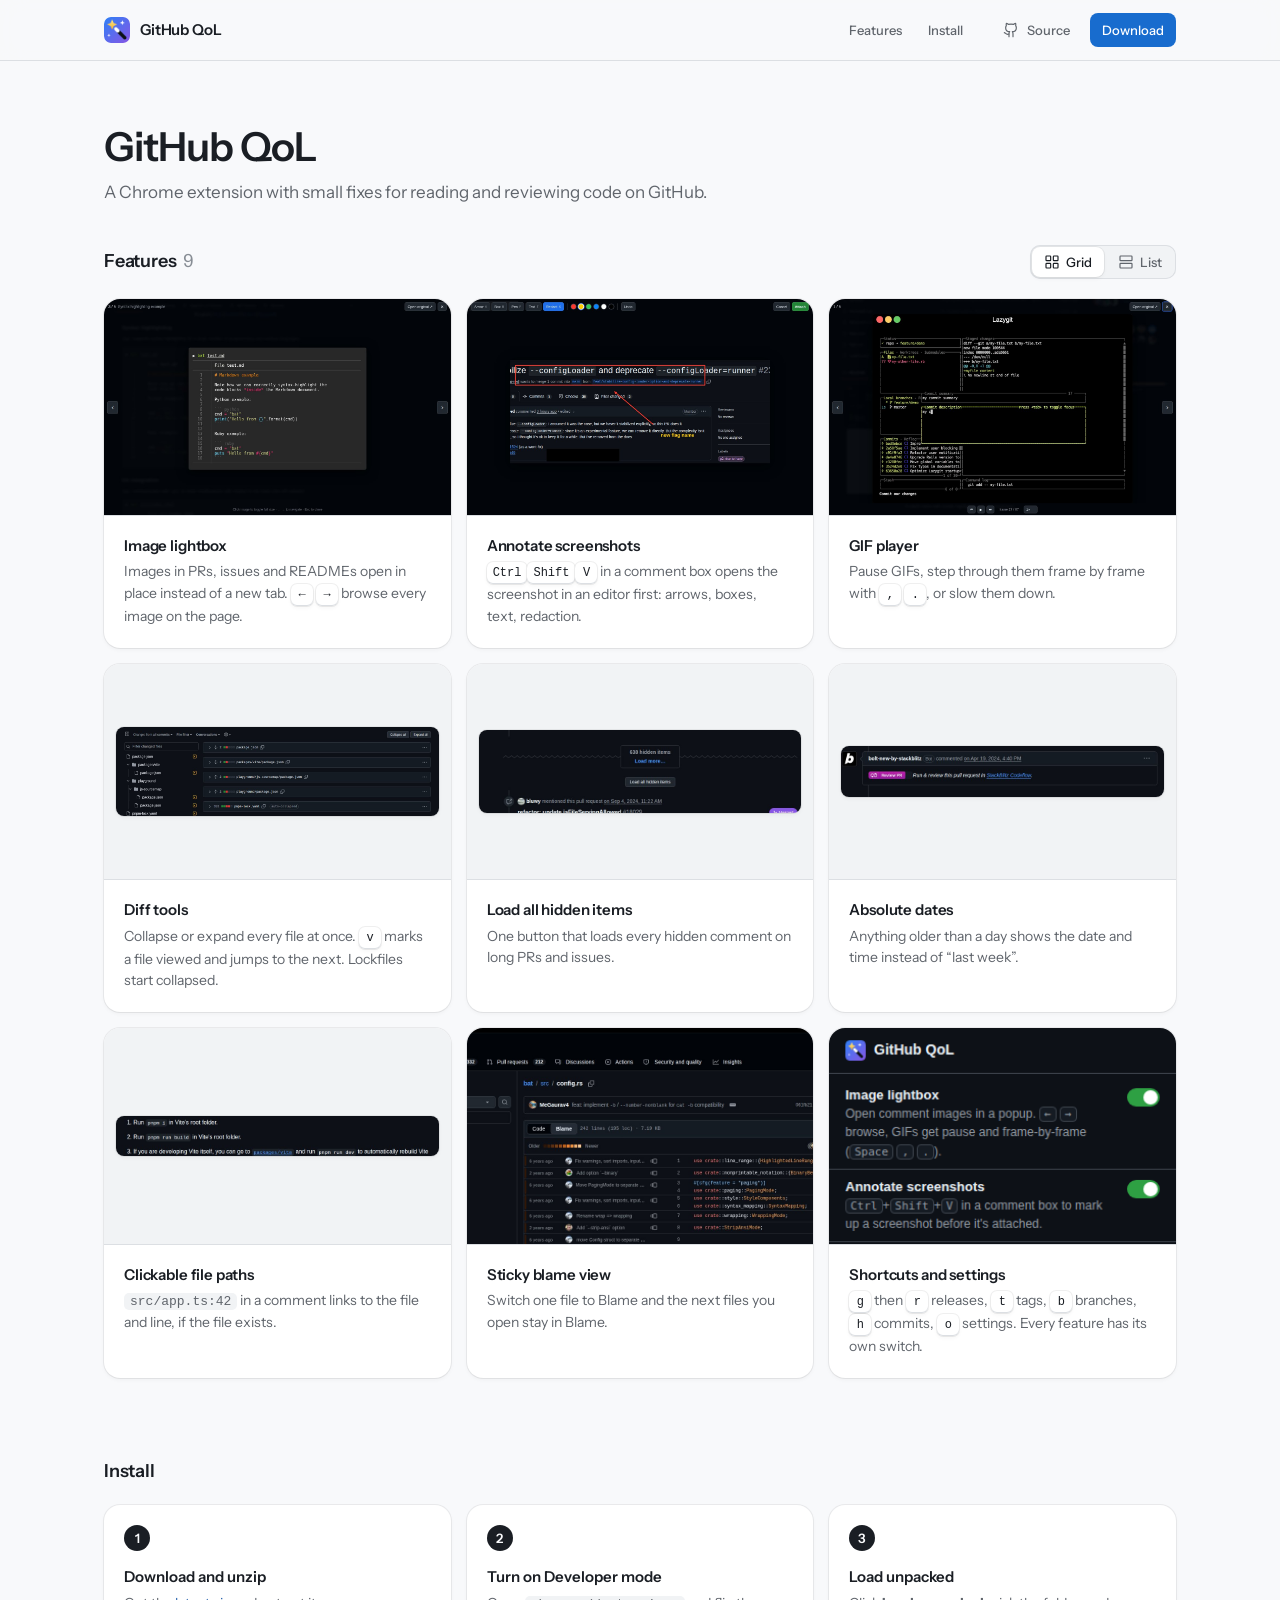
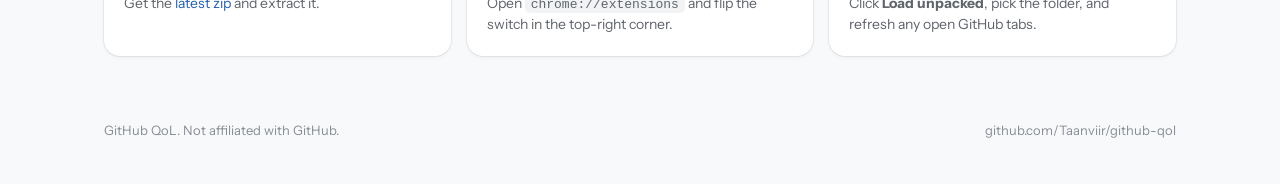
==== commit fdf39b28: "Pages: one-line intro, features as grid or list Drop the marketing hero and closing CTA. Screenshots" ====
--- a/docs/index.html
+++ b/docs/index.html
@@ -30,7 +30,6 @@
       --color-accent-solid-hover: var(--blue-10);
       --color-accent-text: var(--blue-11);
       --color-nav-bg: oklch(98.2% 0.003 256 / 0.8);
-      --hero-glow: oklch(54% 0.17 256 / 0.12);
 
       --shadow-border: 0 0 0 1px oklch(0 0 0 / 0.06), 0 1px 2px -1px oklch(0 0 0 / 0.06), 0 2px 4px 0 oklch(0 0 0 / 0.04);
       --shadow-border-hover: 0 0 0 1px oklch(0 0 0 / 0.08), 0 1px 2px -1px oklch(0 0 0 / 0.08), 0 2px 4px 0 oklch(0 0 0 / 0.06);
@@ -53,7 +52,6 @@
         --color-bg-surface: var(--gray-2);
         --color-bg-sunken: oklch(14.5% 0.004 256);
         --color-nav-bg: oklch(17% 0.004 256 / 0.8);
-        --hero-glow: oklch(56% 0.153 256 / 0.22);
 
         --shadow-border: 0 0 0 1px oklch(1 0 0 / 0.08);
         --shadow-border-hover: 0 0 0 1px oklch(1 0 0 / 0.14);
@@ -62,7 +60,7 @@
     }
 
     *, *::before, *::after { box-sizing: border-box; }
-    html { -webkit-font-smoothing: antialiased; -moz-osx-font-smoothing: grayscale; scroll-behavior: smooth; scroll-padding-top: 72px; }
+    html { -webkit-font-smoothing: antialiased; -moz-osx-font-smoothing: grayscale; scroll-behavior: smooth; scroll-padding-top: 76px; }
     body {
       margin: 0;
       background: var(--color-bg-page);
@@ -92,8 +90,8 @@
     /* ---------- buttons */
     .btn {
       display: inline-flex; align-items: center; justify-content: center; gap: 8px;
-      height: 40px; padding: 0 16px;
-      font: 500 14px/1 var(--font-sans);
+      height: 34px; padding: 0 12px;
+      font: 500 13px/1 var(--font-sans);
       border-radius: var(--radius-control);
       background: var(--color-bg-surface);
       color: var(--color-text-primary);
@@ -105,7 +103,6 @@
     .btn:active { scale: .97; }
     .btn.primary { background: var(--color-accent-solid); color: var(--color-text-on-accent); box-shadow: none; }
     .btn.primary:hover { background: var(--color-accent-solid-hover); }
-    .btn.sm { height: 34px; padding: 0 12px; font-size: 13px; }
     .btn.ghost { background: transparent; box-shadow: none; color: var(--color-text-secondary); }
     .btn.ghost:hover { color: var(--color-text-primary); background: var(--color-bg-sunken); }
 
@@ -122,150 +119,100 @@
     .wordmark img { width: 26px; height: 26px; border-radius: 7px; }
     .nav-links { display: flex; gap: 2px; margin-right: 8px; }
 
-    /* ---------- hero */
-    .hero { position: relative; padding: 88px 0 0; text-align: center; overflow: hidden; }
-    .hero::before {
-      content: ""; position: absolute; inset: -120px 0 auto; height: 640px; z-index: -1;
-      background: radial-gradient(60% 55% at 50% 30%, var(--hero-glow), transparent 70%);
-    }
-    .pill {
-      display: inline-flex; align-items: center; gap: 8px;
-      height: 30px; padding: 0 12px 0 6px;
-      font-size: 13px; font-weight: 500; color: var(--color-text-secondary);
-      background: var(--color-bg-surface); border-radius: 999px; box-shadow: var(--shadow-border);
-    }
-    .pill b { font-weight: 600; color: var(--color-accent-text); background: var(--color-accent-subtle); border-radius: 999px; padding: 2px 8px; font-size: 12px; }
-    .hero h1 {
-      margin: 24px auto 0; max-width: 14ch;
-      font-size: clamp(40px, 6.4vw, 68px); line-height: 1.04; font-weight: 600; letter-spacing: -0.035em;
-    }
-    .hero h1 span { color: var(--color-text-tertiary); }
-    .hero .lede { margin: 20px auto 0; max-width: 56ch; font-size: 18px; color: var(--color-text-secondary); }
-    .hero .ctas { margin-top: 32px; display: flex; gap: 12px; justify-content: center; flex-wrap: wrap; }
-    .hero .ctas .btn { height: 44px; padding: 0 20px; font-size: 15px; }
-    .facts { margin-top: 20px; display: flex; gap: 20px; justify-content: center; flex-wrap: wrap; font-size: 13px; color: var(--color-text-tertiary); }
-    .facts span { display: inline-flex; align-items: center; gap: 6px; }
-
-    .window {
-      margin: 64px auto 0; max-width: 1040px;
-      border-radius: var(--radius-large) var(--radius-large) 0 0;
-      background: var(--color-bg-surface);
-      box-shadow: var(--shadow-raised);
-      overflow: hidden;
-      mask-image: linear-gradient(to bottom, #000 72%, transparent);
-      -webkit-mask-image: linear-gradient(to bottom, #000 72%, transparent);
-    }
-    .window-bar { display: flex; align-items: center; gap: 12px; height: 40px; padding: 0 14px; border-bottom: 1px solid var(--color-border-separator); }
-    .dots { display: flex; gap: 6px; }
-    .dots i { width: 10px; height: 10px; border-radius: 50%; background: var(--color-border-separator); }
-    .url {
-      flex: 1; max-width: 420px; margin: 0 auto; height: 24px; border-radius: 6px;
-      display: flex; align-items: center; justify-content: center; gap: 6px;
-      font-size: 12px; color: var(--color-text-tertiary); background: var(--color-bg-sunken);
-    }
-    .url svg.i { width: 12px; height: 12px; }
-    .dots-spacer { width: 42px; }
-    .hero-caption { margin-top: -24px; position: relative; font-size: 14px; color: var(--color-text-secondary); }
-
-    /* ---------- sections */
-    section { padding: 112px 0 0; }
-    .eyebrow { font-size: 13px; font-weight: 600; color: var(--color-accent-text); letter-spacing: 0.01em; }
-    .section-head { max-width: 640px; margin-bottom: 40px; }
-    .section-head h2 { margin-top: 8px; font-size: clamp(28px, 3.6vw, 40px); line-height: 1.1; font-weight: 600; letter-spacing: -0.025em; }
-    .section-head p { margin-top: 12px; font-size: 17px; color: var(--color-text-secondary); }
-
-    /* ---------- bento */
-    .bento { display: grid; grid-template-columns: repeat(12, minmax(0, 1fr)); gap: 16px; }
-    .card {
-      grid-column: span 6;
+    /* ---------- intro */
+    .intro { padding-block: 64px 40px; }
+    .intro h1 { font-size: clamp(30px, 4vw, 40px); line-height: 1.1; font-weight: 600; letter-spacing: -0.025em; }
+    .intro p { margin-top: 10px; max-width: 60ch; font-size: 17px; color: var(--color-text-secondary); }
+
+    /* ---------- features header + view switch */
+    .features-head { display: flex; align-items: center; justify-content: space-between; gap: 16px; margin-bottom: 20px; }
+    .features-head h2 { font-size: 18px; font-weight: 600; letter-spacing: -0.01em; }
+    .features-head h2 span { margin-left: 6px; font-weight: 400; color: var(--color-text-tertiary); font-variant-numeric: tabular-nums; }
+    .seg {
+      display: inline-flex; padding: 2px; gap: 2px;
+      background: var(--color-bg-sunken); border-radius: 10px;
+      box-shadow: inset 0 0 0 1px var(--color-border-separator);
+    }
+    .seg label {
+      position: relative; display: inline-flex; align-items: center; gap: 6px;
+      height: 30px; padding: 0 12px; border-radius: var(--radius-control);
+      font-size: 13px; font-weight: 500; color: var(--color-text-secondary); cursor: pointer;
+      transition: color .15s ease-out, background-color .15s ease-out, box-shadow .15s ease-out;
+    }
+    .seg input { position: absolute; inset: 0; margin: 0; opacity: 0; cursor: pointer; }
+    .seg label:has(input:checked) { background: var(--color-bg-surface); color: var(--color-text-primary); box-shadow: var(--shadow-border); }
+    .seg label:has(input:focus-visible) { outline: 2px solid var(--color-accent-solid); outline-offset: 1px; }
+    .seg label:hover { color: var(--color-text-primary); }
+
+    /* ---------- features: shared */
+    .features { display: grid; gap: 16px; }
+    .feature {
       display: flex; flex-direction: column;
       background: var(--color-bg-surface);
       border-radius: var(--radius-large);
       box-shadow: var(--shadow-border);
       overflow: hidden;
-      transition: box-shadow .2s ease-out;
-    }
-    .card:hover { box-shadow: var(--shadow-border-hover); }
-    .card.c7 { grid-column: span 7; }
-    .card.c5 { grid-column: span 5; }
-    .card.c12 { grid-column: span 12; }
-    .card-body { padding: 24px 24px 20px; }
-    .card-icon {
-      width: 32px; height: 32px; border-radius: 8px; margin-bottom: 16px;
-      display: grid; place-items: center;
-      color: var(--color-accent-text); background: var(--color-accent-subtle);
-    }
-    .card h3 { font-size: 16px; font-weight: 600; letter-spacing: -0.01em; }
-    .card p { margin-top: 6px; font-size: 14px; color: var(--color-text-secondary); }
-    .card p kbd { margin: 0 1px; }
-    .media {
-      margin-top: auto;
-      padding: 20px 0 0 24px;
-      background: var(--color-bg-sunken);
-      border-top: 1px solid var(--color-border-separator);
-    }
-    .media img { border-radius: 10px 0 0 0; box-shadow: var(--shadow-border); }
-    .media.center { padding: 24px; display: grid; place-items: center; }
-    .media.center img { border-radius: 10px; }
-    .card.split { flex-direction: row; }
-    .card.split .card-body { flex: 1; align-self: center; padding: 40px; }
-    .card.split .media { margin: 0; flex: 0 0 auto; padding: 28px 40px 0; border-top: 0; border-left: 1px solid var(--color-border-separator); }
-    .card.split .media { max-height: 440px; overflow: hidden; }
-    .card.split .media img { width: 300px; border-radius: 12px 12px 0 0;
-      mask-image: linear-gradient(to bottom, #000 70%, transparent); -webkit-mask-image: linear-gradient(to bottom, #000 70%, transparent); }
-    .shortcut-list { margin-top: 20px; display: grid; gap: 10px; }
-    .shortcut-list div { display: flex; align-items: center; gap: 10px; font-size: 14px; color: var(--color-text-secondary); }
-    .shortcut-list span.keys { display: inline-flex; gap: 4px; min-width: 64px; }
+    }
+    .feature .text { padding: 18px 20px 20px; }
+    .feature h3 { font-size: 15px; font-weight: 600; letter-spacing: -0.01em; }
+    .feature p { margin-top: 4px; font-size: 14px; color: var(--color-text-secondary); }
+    .feature .shot { background: var(--color-bg-sunken); border-bottom: 1px solid var(--color-border-separator); }
+    .feature .shot img { width: 100%; }
+
+    /* grid view: uniform 16:10 thumbnails, text under */
+    .features[data-view="grid"] { grid-template-columns: repeat(3, minmax(0, 1fr)); }
+    .features[data-view="grid"] .shot { aspect-ratio: 16 / 10; overflow: hidden; }
+    .features[data-view="grid"] .shot img { height: 100%; object-fit: cover; object-position: top center; }
+    .features[data-view="grid"] .feature { cursor: zoom-in; transition: box-shadow .15s ease-out; }
+    .features[data-view="grid"] .feature:hover { box-shadow: var(--shadow-border-hover); }
+    .features[data-view="grid"] .shot.wide { display: grid; place-items: center; padding: 12px; }
+    .features[data-view="grid"] .shot.wide img { height: auto; object-fit: contain; border-radius: 8px; box-shadow: var(--shadow-border); }
+
+    /* list view: one column, full screenshots, text above */
+    .features[data-view="list"] { gap: 24px; }
+    .features[data-view="list"] .feature { flex-direction: column-reverse; }
+    .features[data-view="list"] .text { padding: 20px 24px; }
+    .features[data-view="list"] h3 { font-size: 17px; }
+    .features[data-view="list"] .shot { border-bottom: 0; border-top: 1px solid var(--color-border-separator); padding: 24px; display: grid; place-items: center; }
+    .features[data-view="list"] .shot img { width: auto; max-width: 100%; border-radius: 8px; box-shadow: var(--shadow-border); }
+    .features[data-view="list"] .shot.tall img { max-height: 640px; }
 
     /* ---------- install */
+    .install { padding-top: 80px; }
+    .install h2 { font-size: 18px; font-weight: 600; letter-spacing: -0.01em; margin-bottom: 20px; }
     .steps { display: grid; grid-template-columns: repeat(3, minmax(0, 1fr)); gap: 16px; }
-    .step { padding: 24px; background: var(--color-bg-surface); border-radius: var(--radius-large); box-shadow: var(--shadow-border); }
+    .step { padding: 20px; background: var(--color-bg-surface); border-radius: var(--radius-large); box-shadow: var(--shadow-border); }
     .step .n {
-      width: 28px; height: 28px; border-radius: 50%;
+      width: 26px; height: 26px; border-radius: 50%;
       display: grid; place-items: center;
       font-size: 13px; font-weight: 600;
       color: var(--color-bg-page); background: var(--color-text-primary);
     }
-    .step h3 { margin-top: 16px; font-size: 16px; font-weight: 600; }
-    .step p { margin-top: 6px; font-size: 14px; color: var(--color-text-secondary); }
-
-    .cta {
-      margin-top: 112px; padding: 64px 32px; text-align: center;
-      background: var(--color-bg-surface); border-radius: 20px; box-shadow: var(--shadow-border);
-      position: relative; overflow: hidden;
-    }
-    .cta::before { content: ""; position: absolute; inset: 0; z-index: 0; background: radial-gradient(50% 80% at 50% 0%, var(--hero-glow), transparent 70%); }
-    .cta > * { position: relative; }
-    .cta img { width: 56px; height: 56px; margin: 0 auto; border-radius: 14px; }
-    .cta h2 { margin-top: 20px; font-size: clamp(26px, 3.2vw, 34px); font-weight: 600; letter-spacing: -0.025em; }
-    .cta p { margin-top: 10px; color: var(--color-text-secondary); }
-    .cta .ctas { margin-top: 28px; display: flex; gap: 12px; justify-content: center; flex-wrap: wrap; }
-
-    footer { padding: 48px 0 56px; }
+    .step h3 { margin-top: 14px; font-size: 15px; font-weight: 600; }
+    .step p { margin-top: 4px; font-size: 14px; color: var(--color-text-secondary); }
+    .step a { color: var(--color-accent-text); }
+
+    footer { padding: 64px 0 48px; }
     footer .wrap { display: flex; justify-content: space-between; gap: 16px; flex-wrap: wrap; font-size: 13px; color: var(--color-text-tertiary); }
     footer a:hover { color: var(--color-text-primary); }
 
-    @media (max-width: 860px) {
-      .card, .card.c7, .card.c5 { grid-column: span 12; }
-      .card.split { flex-direction: column; }
-      .card.split .card-body { padding: 24px; }
-      .card.split .media { border-left: 0; border-top: 1px solid var(--color-border-separator); padding: 24px 24px 0; display: grid; place-items: center; }
-      .card.split .media img { width: min(300px, 100%); }
+    @media (max-width: 960px) {
+      .features[data-view="grid"] { grid-template-columns: repeat(2, minmax(0, 1fr)); }
+    }
+    @media (max-width: 720px) {
       .steps { grid-template-columns: 1fr; }
       .nav-links { display: none; }
     }
-    @media (max-width: 560px) {
+    @media (max-width: 600px) {
       .wrap { padding-inline: 16px; }
-      .hero { padding-top: 56px; }
-      .hero .lede { font-size: 16px; }
-      .window { margin-top: 40px; }
-      .window-bar .url { display: none; }
-      section { padding-top: 80px; }
+      .intro { padding-block: 40px 28px; }
+      .features[data-view="grid"] { grid-template-columns: 1fr; }
+      .features[data-view="list"] .shot { padding: 12px; }
       .nav .btn.ghost { display: none; }
     }
     @media (prefers-reduced-motion: reduce) {
       html { scroll-behavior: auto; }
-      .btn, .card { transition: none; }
+      .btn, .seg label { transition: none; }
     }
   </style>
 </head>
@@ -285,6 +232,8 @@
   <symbol id="i-keyboard" viewBox="0 0 24 24"><rect width="20" height="16" x="2" y="4" rx="2"/><path d="M6 8h.01"/><path d="M10 8h.01"/><path d="M14 8h.01"/><path d="M18 8h.01"/><path d="M7 16h10"/></symbol>
   <symbol id="i-lock" viewBox="0 0 24 24"><rect width="18" height="11" x="3" y="11" rx="2"/><path d="M7 11V7a5 5 0 0 1 10 0v4"/></symbol>
   <symbol id="i-check" viewBox="0 0 24 24"><path d="M20 6 9 17l-5-5"/></symbol>
+  <symbol id="i-grid" viewBox="0 0 24 24"><rect width="7" height="7" x="3" y="3" rx="1"/><rect width="7" height="7" x="14" y="3" rx="1"/><rect width="7" height="7" x="14" y="14" rx="1"/><rect width="7" height="7" x="3" y="14" rx="1"/></symbol>
+  <symbol id="i-rows" viewBox="0 0 24 24"><rect width="18" height="7" x="3" y="3" rx="1"/><rect width="18" height="7" x="3" y="14" rx="1"/></symbol>
 </svg>
 
 <nav class="nav">
@@ -299,133 +248,67 @@
   </div>
 </nav>
 
-<header class="hero" id="top">
-  <div class="wrap">
-    <span class="pill"><b>Free</b>Chrome extension for github.com</span>
-    <h1>GitHub, without the <span>papercuts.</span></h1>
-    <p class="lede">Small fixes for the things that slow down code review: images that open in place, screenshots you can mark up before posting, and diffs you can actually skim.</p>
-    <div class="ctas">
-      <a class="btn primary" href="https://github.com/Taanviir/github-qol/archive/refs/heads/main.zip"><svg class="i"><use href="#i-download"/></svg>Download for Chrome</a>
-      <a class="btn" href="https://github.com/Taanviir/github-qol"><svg class="i"><use href="#i-github"/></svg>View source</a>
+<header class="wrap intro" id="top">
+  <h1>GitHub QoL</h1>
+  <p>A Chrome extension with small fixes for reading and reviewing code on GitHub.</p>
+</header>
+
+<main class="wrap">
+  <section id="features" aria-labelledby="features-title">
+    <div class="features-head">
+      <h2 id="features-title">Features<span>9</span></h2>
+      <div class="seg" role="radiogroup" aria-label="View">
+        <label><input type="radio" name="view" value="grid" checked><svg class="i"><use href="#i-grid"/></svg>Grid</label>
+        <label><input type="radio" name="view" value="list"><svg class="i"><use href="#i-rows"/></svg>List</label>
+      </div>
     </div>
-    <div class="facts">
-      <span><svg class="i"><use href="#i-check"/></svg>No account</span>
-      <span><svg class="i"><use href="#i-check"/></svg>No build step</span>
-      <span><svg class="i"><use href="#i-check"/></svg>Toggle each feature</span>
-    </div>
-    <div class="window">
-      <div class="window-bar">
-        <div class="dots"><i></i><i></i><i></i></div>
-        <div class="url"><svg class="i"><use href="#i-lock"/></svg>github.com/sharkdp/bat</div>
-        <div class="dots-spacer"></div>
-      </div>
-      <img src="images/lightbox.jpg" width="1280" height="800" alt="A README image opened in an in-page lightbox with previous and next arrows">
-    </div>
-    <p class="hero-caption">Images open in a lightbox instead of a new tab. Use <kbd>←</kbd> <kbd>→</kbd> to browse every image on the page.</p>
-  </div>
-</header>
-
-<main class="wrap">
-  <section id="features">
-    <div class="section-head">
-      <div class="eyebrow">Features</div>
-      <h2>Small things, every single review.</h2>
-      <p>Each one fixes something GitHub does a little wrong. Turn any of them off from the toolbar popup.</p>
-    </div>
-
-    <div class="bento">
-      <article class="card c7">
-        <div class="card-body">
-          <div class="card-icon"><svg class="i"><use href="#i-pen"/></svg></div>
-          <h3>Annotate screenshots before posting</h3>
-          <p>Press <kbd>Ctrl</kbd><kbd>Shift</kbd><kbd>V</kbd> in a comment box to add arrows, boxes, text or redactions, then attach. Plain paste works as usual.</p>
-        </div>
-        <div class="media"><img src="images/annotate.jpg" width="1280" height="800" alt="Screenshot editor with a box, an arrow, a text label and a redacted area" loading="lazy"></div>
-      </article>
-
-      <article class="card c5">
-        <div class="card-body">
-          <div class="card-icon"><svg class="i"><use href="#i-play"/></svg></div>
-          <h3>Pause and step through GIFs</h3>
-          <p>Freeze a screen recording, go frame by frame with <kbd>,</kbd> <kbd>.</kbd>, or slow it to 0.25×.</p>
-        </div>
-        <div class="media"><img src="images/gif-player.jpg" width="1280" height="800" alt="An animated GIF paused at frame 27 of 67 with playback controls" loading="lazy"></div>
-      </article>
-
-      <article class="card c12">
-        <div class="card-body">
-          <div class="card-icon"><svg class="i"><use href="#i-fold"/></svg></div>
-          <h3>Diffs you can skim</h3>
-          <p>Collapse or expand every file at once. <kbd>v</kbd> marks the file as viewed and jumps to the next. Lockfiles and generated files start collapsed.</p>
-        </div>
-        <div class="media"><img src="images/diff-tools.jpg" width="1280" height="350" alt="Files changed with Collapse all and Expand all buttons and an auto-collapsed pnpm-lock.yaml" loading="lazy"></div>
-      </article>
-
-      <article class="card">
-        <div class="card-body">
-          <div class="card-icon"><svg class="i"><use href="#i-list"/></svg></div>
-          <h3>Load every hidden comment</h3>
-          <p>Long threads hide hundreds of items behind "Load more". One click loads the whole timeline.</p>
-        </div>
-        <div class="media center"><img src="images/load-all.jpg" width="892" height="230" alt="A Load all hidden items button under GitHub's 638 hidden items" loading="lazy"></div>
-      </article>
-
-      <article class="card">
-        <div class="card-body">
-          <div class="card-icon"><svg class="i"><use href="#i-calendar"/></svg></div>
-          <h3>Real dates, not "last week"</h3>
-          <p>Anything older than a day shows the actual date and time.</p>
-        </div>
-        <div class="media center"><img src="images/absolute-dates.jpg" width="894" height="140" alt="Comment header reading commented on Apr 19, 2024, 4:40 PM" loading="lazy"></div>
-      </article>
-
-      <article class="card">
-        <div class="card-body">
-          <div class="card-icon"><svg class="i"><use href="#i-link"/></svg></div>
-          <h3>Clickable file paths</h3>
-          <p><code>src/app.ts:42</code> in a comment links to that file and line. Only if the file exists.</p>
-        </div>
-        <div class="media center"><img src="images/file-paths.jpg" width="894" height="180" alt="The inline code packages/vite rendered as a link" loading="lazy"></div>
-      </article>
-
-      <article class="card">
-        <div class="card-body">
-          <div class="card-icon"><svg class="i"><use href="#i-history"/></svg></div>
-          <h3>Blame view that stays put</h3>
-          <p>Switch one file to Blame and the next files you open stay in Blame until you switch back.</p>
-        </div>
-        <div class="media"><img src="images/sticky-blame.jpg" width="1280" height="560" alt="A file open in Blame view" loading="lazy"></div>
-      </article>
-
-      <article class="card c12 split">
-        <div class="card-body">
-          <div class="card-icon"><svg class="i"><use href="#i-keyboard"/></svg></div>
-          <h3>Shortcuts GitHub forgot, and a switch for everything</h3>
-          <p>Extra <kbd>g</kbd> shortcuts for the pages GitHub's own set skips. Every feature has its own toggle in the popup.</p>
-          <div class="shortcut-list">
-            <div><span class="keys"><kbd>g</kbd><kbd>r</kbd></span>Releases</div>
-            <div><span class="keys"><kbd>g</kbd><kbd>t</kbd></span>Tags</div>
-            <div><span class="keys"><kbd>g</kbd><kbd>b</kbd></span>Branches</div>
-            <div><span class="keys"><kbd>g</kbd><kbd>h</kbd></span>Commit history</div>
-            <div><span class="keys"><kbd>g</kbd><kbd>o</kbd></span>Settings</div>
-          </div>
-        </div>
-        <div class="media"><img src="images/popup.png" width="340" height="760" alt="Extension popup listing each feature with a toggle" loading="lazy"></div>
+    <div class="features" id="features-list" data-view="grid">
+      <article class="feature">
+        <div class="shot"><img src="images/lightbox.jpg" width="1280" height="800" alt="A README image opened in an in-page lightbox" loading="lazy"></div>
+        <div class="text"><h3>Image lightbox</h3><p>Images in PRs, issues and READMEs open in place instead of a new tab. <kbd>←</kbd> <kbd>→</kbd> browse every image on the page.</p></div>
+      </article>
+      <article class="feature">
+        <div class="shot"><img src="images/annotate.jpg" width="1280" height="800" alt="Screenshot editor with a box, an arrow, a text label and a redacted area" loading="lazy"></div>
+        <div class="text"><h3>Annotate screenshots</h3><p><kbd>Ctrl</kbd><kbd>Shift</kbd><kbd>V</kbd> in a comment box opens the screenshot in an editor first: arrows, boxes, text, redaction.</p></div>
+      </article>
+      <article class="feature">
+        <div class="shot"><img src="images/gif-player.jpg" width="1280" height="800" alt="An animated GIF paused at frame 27 of 67 with playback controls" loading="lazy"></div>
+        <div class="text"><h3>GIF player</h3><p>Pause GIFs, step through them frame by frame with <kbd>,</kbd> <kbd>.</kbd>, or slow them down.</p></div>
+      </article>
+      <article class="feature">
+        <div class="shot wide"><img src="images/diff-tools.jpg" width="1280" height="350" alt="Files changed with Collapse all and Expand all buttons and an auto-collapsed pnpm-lock.yaml" loading="lazy"></div>
+        <div class="text"><h3>Diff tools</h3><p>Collapse or expand every file at once. <kbd>v</kbd> marks a file viewed and jumps to the next. Lockfiles start collapsed.</p></div>
+      </article>
+      <article class="feature">
+        <div class="shot wide"><img src="images/load-all.jpg" width="892" height="230" alt="A Load all hidden items button under GitHub's 638 hidden items" loading="lazy"></div>
+        <div class="text"><h3>Load all hidden items</h3><p>One button that loads every hidden comment on long PRs and issues.</p></div>
+      </article>
+      <article class="feature">
+        <div class="shot wide"><img src="images/absolute-dates.jpg" width="894" height="140" alt="Comment header reading commented on Apr 19, 2024, 4:40 PM" loading="lazy"></div>
+        <div class="text"><h3>Absolute dates</h3><p>Anything older than a day shows the date and time instead of “last week”.</p></div>
+      </article>
+      <article class="feature">
+        <div class="shot wide"><img src="images/file-paths.jpg" width="894" height="180" alt="The inline code packages/vite rendered as a link" loading="lazy"></div>
+        <div class="text"><h3>Clickable file paths</h3><p><code>src/app.ts:42</code> in a comment links to the file and line, if the file exists.</p></div>
+      </article>
+      <article class="feature">
+        <div class="shot"><img src="images/sticky-blame.jpg" width="1280" height="560" alt="A file open in Blame view" loading="lazy"></div>
+        <div class="text"><h3>Sticky blame view</h3><p>Switch one file to Blame and the next files you open stay in Blame.</p></div>
+      </article>
+      <article class="feature">
+        <div class="shot tall"><img src="images/popup.png" width="340" height="760" alt="Extension popup listing each feature with a toggle" loading="lazy"></div>
+        <div class="text"><h3>Shortcuts and settings</h3><p><kbd>g</kbd> then <kbd>r</kbd> releases, <kbd>t</kbd> tags, <kbd>b</kbd> branches, <kbd>h</kbd> commits, <kbd>o</kbd> settings. Every feature has its own switch.</p></div>
       </article>
     </div>
   </section>
 
-  <section id="install">
-    <div class="section-head">
-      <div class="eyebrow">Install</div>
-      <h2>Up and running in a minute.</h2>
-      <p>It isn't on the Chrome Web Store yet, so load it straight from the download.</p>
-    </div>
+  <section class="install" id="install">
+    <h2>Install</h2>
     <div class="steps">
       <div class="step">
         <div class="n">1</div>
         <h3>Download and unzip</h3>
-        <p>Grab the <a href="https://github.com/Taanviir/github-qol/archive/refs/heads/main.zip" style="color:var(--color-accent-text)">latest zip</a> and extract it anywhere.</p>
+        <p>Get the <a href="https://github.com/Taanviir/github-qol/archive/refs/heads/main.zip">latest zip</a> and extract it.</p>
       </div>
       <div class="step">
         <div class="n">2</div>
@@ -438,16 +321,6 @@
         <p>Click <strong>Load unpacked</strong>, pick the folder, and refresh any open GitHub tabs.</p>
       </div>
     </div>
-
-    <div class="cta">
-      <img src="images/icon.png" alt="">
-      <h2>Make your next review a little smoother.</h2>
-      <p>Free, open on GitHub, and every feature can be switched off.</p>
-      <div class="ctas">
-        <a class="btn primary" href="https://github.com/Taanviir/github-qol/archive/refs/heads/main.zip"><svg class="i"><use href="#i-download"/></svg>Download for Chrome</a>
-        <a class="btn" href="https://github.com/Taanviir/github-qol"><svg class="i"><use href="#i-github"/></svg>View source</a>
-      </div>
-    </div>
   </section>
 </main>
 
@@ -458,5 +331,29 @@
   </div>
 </footer>
 
+<script>
+  // Grid / list switch; the choice is remembered per browser when storage is available.
+  (() => {
+    const list = document.getElementById("features-list");
+    const radios = document.querySelectorAll('input[name="view"]');
+    const apply = (view) => {
+      list.dataset.view = view;
+      radios.forEach((r) => (r.checked = r.value === view));
+      try { localStorage.setItem("ghqol-view", view); } catch {}
+    };
+    try {
+      const saved = localStorage.getItem("ghqol-view");
+      if (saved === "grid" || saved === "list") apply(saved);
+    } catch {}
+    radios.forEach((r) => r.addEventListener("change", () => apply(r.value)));
+    // In grid view, clicking a card opens it full size in the list view.
+    list.addEventListener("click", (e) => {
+      const card = e.target.closest(".feature");
+      if (!card || list.dataset.view !== "grid") return;
+      apply("list");
+      card.scrollIntoView({ block: "start" });
+    });
+  })();
+</script>
 </body>
 </html>
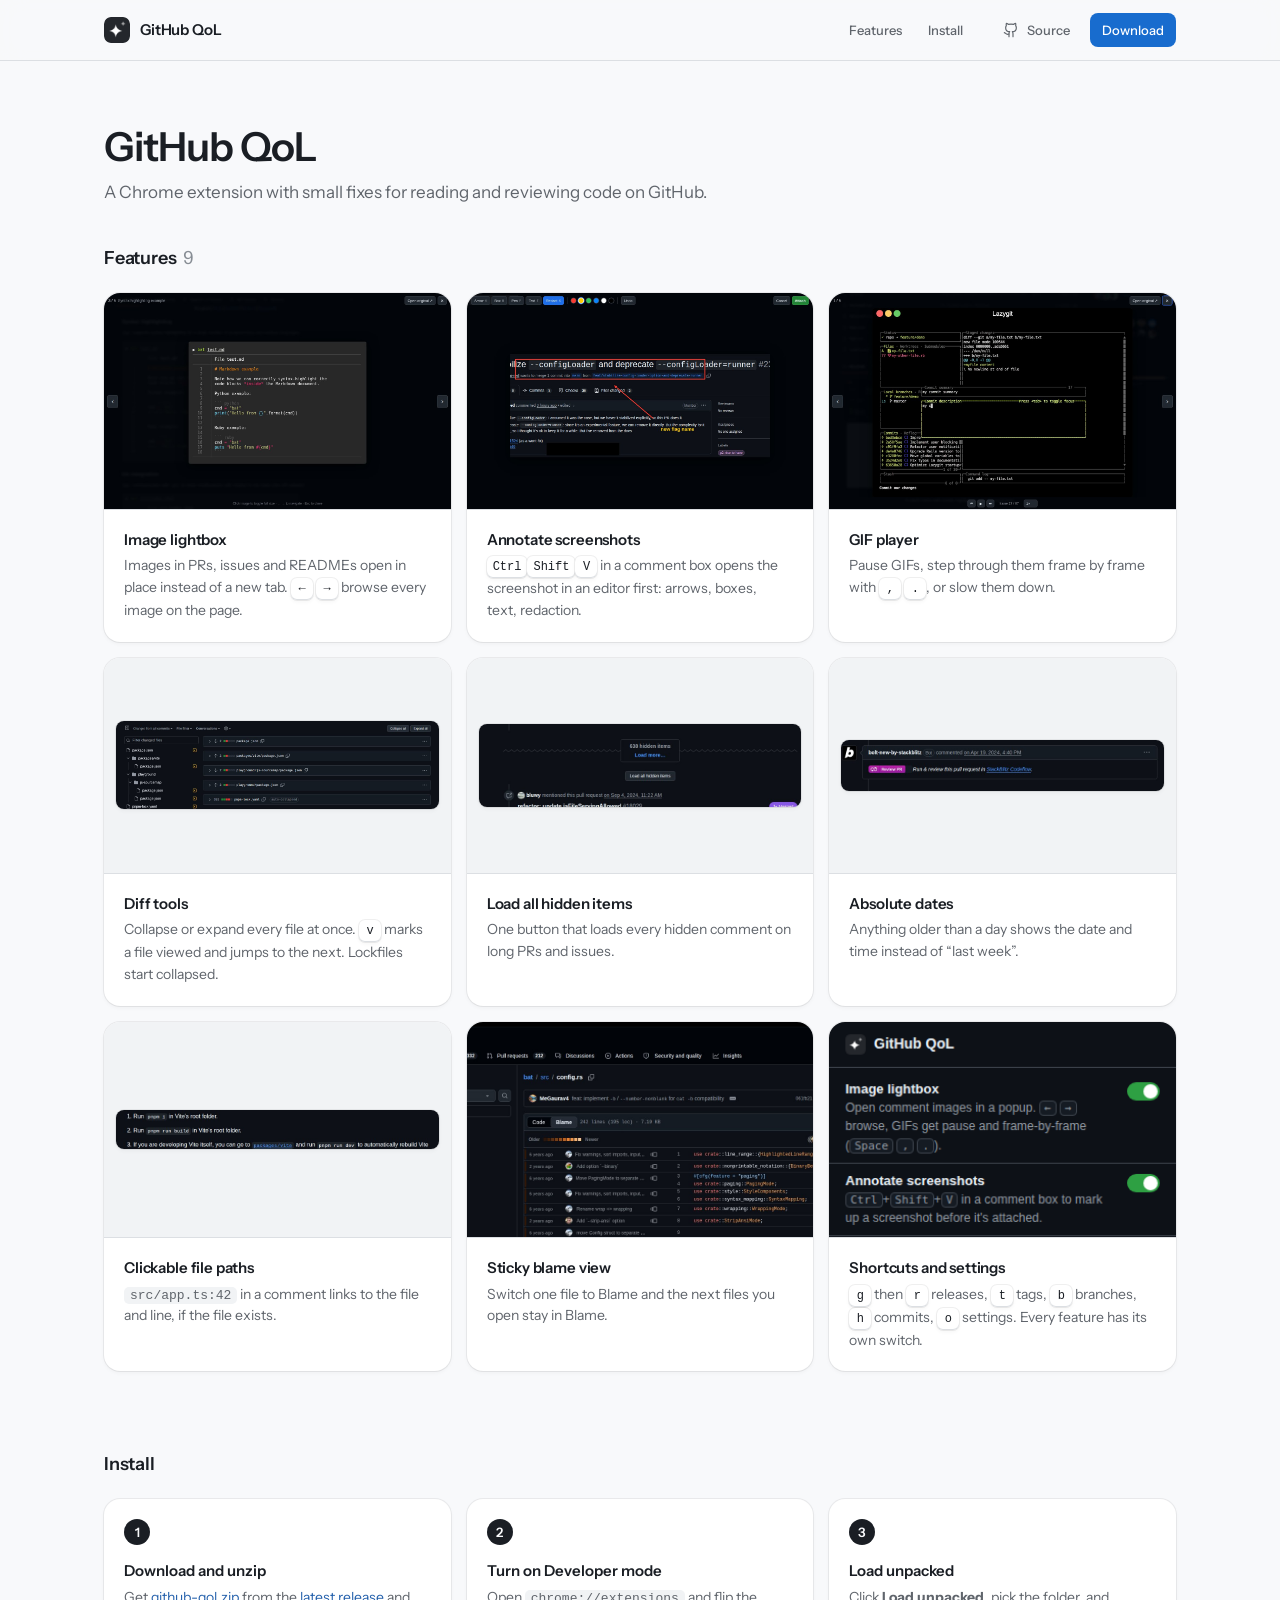
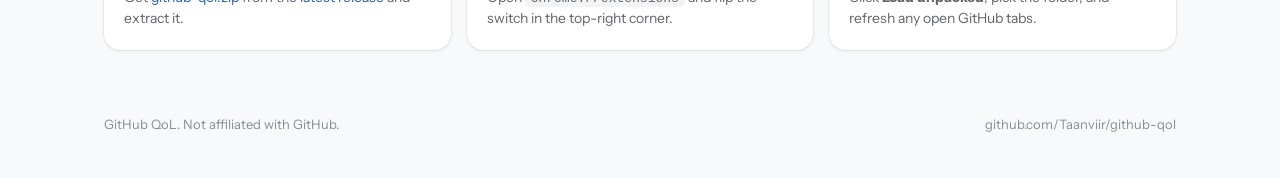
==== commit cafff4b4: "v0.3.0: minimal icon, release packaging, modal on the site - New icon: a single sparkle on a dark ti" ====
--- a/docs/index.html
+++ b/docs/index.html
@@ -124,25 +124,10 @@
     .intro h1 { font-size: clamp(30px, 4vw, 40px); line-height: 1.1; font-weight: 600; letter-spacing: -0.025em; }
     .intro p { margin-top: 10px; max-width: 60ch; font-size: 17px; color: var(--color-text-secondary); }
 
-    /* ---------- features header + view switch */
+    /* ---------- features header */
     .features-head { display: flex; align-items: center; justify-content: space-between; gap: 16px; margin-bottom: 20px; }
     .features-head h2 { font-size: 18px; font-weight: 600; letter-spacing: -0.01em; }
     .features-head h2 span { margin-left: 6px; font-weight: 400; color: var(--color-text-tertiary); font-variant-numeric: tabular-nums; }
-    .seg {
-      display: inline-flex; padding: 2px; gap: 2px;
-      background: var(--color-bg-sunken); border-radius: 10px;
-      box-shadow: inset 0 0 0 1px var(--color-border-separator);
-    }
-    .seg label {
-      position: relative; display: inline-flex; align-items: center; gap: 6px;
-      height: 30px; padding: 0 12px; border-radius: var(--radius-control);
-      font-size: 13px; font-weight: 500; color: var(--color-text-secondary); cursor: pointer;
-      transition: color .15s ease-out, background-color .15s ease-out, box-shadow .15s ease-out;
-    }
-    .seg input { position: absolute; inset: 0; margin: 0; opacity: 0; cursor: pointer; }
-    .seg label:has(input:checked) { background: var(--color-bg-surface); color: var(--color-text-primary); box-shadow: var(--shadow-border); }
-    .seg label:has(input:focus-visible) { outline: 2px solid var(--color-accent-solid); outline-offset: 1px; }
-    .seg label:hover { color: var(--color-text-primary); }
 
     /* ---------- features: shared */
     .features { display: grid; gap: 16px; }
@@ -163,19 +148,44 @@
     .features[data-view="grid"] { grid-template-columns: repeat(3, minmax(0, 1fr)); }
     .features[data-view="grid"] .shot { aspect-ratio: 16 / 10; overflow: hidden; }
     .features[data-view="grid"] .shot img { height: 100%; object-fit: cover; object-position: top center; }
-    .features[data-view="grid"] .feature { cursor: zoom-in; transition: box-shadow .15s ease-out; }
-    .features[data-view="grid"] .feature:hover { box-shadow: var(--shadow-border-hover); }
+    .features[data-view="grid"] .feature { cursor: zoom-in; transition: box-shadow .15s ease-out, translate .15s ease-out; }
+    .features[data-view="grid"] .feature:hover { box-shadow: var(--shadow-border-hover); translate: 0 -2px; }
+    .feature:focus-visible { outline: 2px solid var(--color-accent-solid); outline-offset: 2px; }
     .features[data-view="grid"] .shot.wide { display: grid; place-items: center; padding: 12px; }
     .features[data-view="grid"] .shot.wide img { height: auto; object-fit: contain; border-radius: 8px; box-shadow: var(--shadow-border); }
 
-    /* list view: one column, full screenshots, text above */
-    .features[data-view="list"] { gap: 24px; }
-    .features[data-view="list"] .feature { flex-direction: column-reverse; }
-    .features[data-view="list"] .text { padding: 20px 24px; }
-    .features[data-view="list"] h3 { font-size: 17px; }
-    .features[data-view="list"] .shot { border-bottom: 0; border-top: 1px solid var(--color-border-separator); padding: 24px; display: grid; place-items: center; }
-    .features[data-view="list"] .shot img { width: auto; max-width: 100%; border-radius: 8px; box-shadow: var(--shadow-border); }
-    .features[data-view="list"] .shot.tall img { max-height: 640px; }
+
+    /* ---------- screenshot modal */
+    .modal {
+      width: min(1120px, calc(100vw - 32px)); max-width: none; max-height: calc(100dvh - 32px);
+      margin: auto; padding: 0; border: 0;
+      background: var(--color-bg-surface); color: var(--color-text-primary);
+      border-radius: var(--radius-large); box-shadow: var(--shadow-raised);
+      overflow: hidden;
+    }
+    .modal[open] { display: flex; flex-direction: column; }
+    .modal::backdrop { background: oklch(0.15 0.01 256 / 0.72); backdrop-filter: blur(4px); }
+    .modal-head { display: flex; align-items: flex-start; gap: 16px; padding: 18px 20px; border-bottom: 1px solid var(--color-border-separator); }
+    .modal-head .text { flex: 1; min-width: 0; }
+    .modal-head h3 { font-size: 16px; font-weight: 600; letter-spacing: -0.01em; }
+    .modal-head p { margin-top: 4px; font-size: 14px; color: var(--color-text-secondary); }
+    .modal-head .count { font-size: 13px; color: var(--color-text-tertiary); font-variant-numeric: tabular-nums; padding-top: 7px; }
+    .icon-btn {
+      display: inline-grid; place-items: center; width: 32px; height: 32px; flex: none;
+      border: 0; border-radius: var(--radius-control); background: transparent; color: var(--color-text-secondary); cursor: pointer;
+    }
+    .icon-btn:hover { background: var(--color-bg-sunken); color: var(--color-text-primary); }
+    .modal-body { position: relative; flex: 1; min-height: 0; display: grid; place-items: center; padding: 20px 64px; background: var(--color-bg-sunken); }
+    .modal-body img { max-width: 100%; max-height: calc(100dvh - 200px); width: auto; height: auto; border-radius: 8px; box-shadow: var(--shadow-border); }
+    .modal-nav { position: absolute; top: 50%; translate: 0 -50%; background: var(--color-bg-surface); box-shadow: var(--shadow-border); }
+    .modal-nav.prev { left: 16px; }
+    .modal-nav.next { right: 16px; }
+    @media (max-width: 600px) {
+      .modal-body { padding: 12px 12px 56px; }
+      .modal-nav { top: auto; bottom: 10px; translate: none; }
+      .modal-nav.prev { left: calc(50% - 40px); }
+      .modal-nav.next { right: calc(50% - 40px); }
+    }
 
     /* ---------- install */
     .install { padding-top: 80px; }
@@ -207,12 +217,11 @@
       .wrap { padding-inline: 16px; }
       .intro { padding-block: 40px 28px; }
       .features[data-view="grid"] { grid-template-columns: 1fr; }
-      .features[data-view="list"] .shot { padding: 12px; }
       .nav .btn.ghost { display: none; }
     }
     @media (prefers-reduced-motion: reduce) {
       html { scroll-behavior: auto; }
-      .btn, .seg label { transition: none; }
+      .btn, .feature { transition: none; }
     }
   </style>
 </head>
@@ -232,8 +241,9 @@
   <symbol id="i-keyboard" viewBox="0 0 24 24"><rect width="20" height="16" x="2" y="4" rx="2"/><path d="M6 8h.01"/><path d="M10 8h.01"/><path d="M14 8h.01"/><path d="M18 8h.01"/><path d="M7 16h10"/></symbol>
   <symbol id="i-lock" viewBox="0 0 24 24"><rect width="18" height="11" x="3" y="11" rx="2"/><path d="M7 11V7a5 5 0 0 1 10 0v4"/></symbol>
   <symbol id="i-check" viewBox="0 0 24 24"><path d="M20 6 9 17l-5-5"/></symbol>
-  <symbol id="i-grid" viewBox="0 0 24 24"><rect width="7" height="7" x="3" y="3" rx="1"/><rect width="7" height="7" x="14" y="3" rx="1"/><rect width="7" height="7" x="14" y="14" rx="1"/><rect width="7" height="7" x="3" y="14" rx="1"/></symbol>
-  <symbol id="i-rows" viewBox="0 0 24 24"><rect width="18" height="7" x="3" y="3" rx="1"/><rect width="18" height="7" x="3" y="14" rx="1"/></symbol>
+  <symbol id="i-x" viewBox="0 0 24 24"><path d="M18 6 6 18"/><path d="m6 6 12 12"/></symbol>
+  <symbol id="i-left" viewBox="0 0 24 24"><path d="m15 18-6-6 6-6"/></symbol>
+  <symbol id="i-right" viewBox="0 0 24 24"><path d="m9 18 6-6-6-6"/></symbol>
 </svg>
 
 <nav class="nav">
@@ -244,7 +254,7 @@
       <a class="btn ghost sm" href="#install">Install</a>
     </div>
     <a class="btn ghost sm" href="https://github.com/Taanviir/github-qol"><svg class="i"><use href="#i-github"/></svg>Source</a>
-    <a class="btn primary sm" href="https://github.com/Taanviir/github-qol/archive/refs/heads/main.zip">Download</a>
+    <a class="btn primary sm" href="https://github.com/Taanviir/github-qol/releases/latest/download/github-qol.zip">Download</a>
   </div>
 </nav>
 
@@ -257,45 +267,41 @@
   <section id="features" aria-labelledby="features-title">
     <div class="features-head">
       <h2 id="features-title">Features<span>9</span></h2>
-      <div class="seg" role="radiogroup" aria-label="View">
-        <label><input type="radio" name="view" value="grid" checked><svg class="i"><use href="#i-grid"/></svg>Grid</label>
-        <label><input type="radio" name="view" value="list"><svg class="i"><use href="#i-rows"/></svg>List</label>
-      </div>
     </div>
     <div class="features" id="features-list" data-view="grid">
-      <article class="feature">
+      <article class="feature" tabindex="0" role="button">
         <div class="shot"><img src="images/lightbox.jpg" width="1280" height="800" alt="A README image opened in an in-page lightbox" loading="lazy"></div>
         <div class="text"><h3>Image lightbox</h3><p>Images in PRs, issues and READMEs open in place instead of a new tab. <kbd>←</kbd> <kbd>→</kbd> browse every image on the page.</p></div>
       </article>
-      <article class="feature">
+      <article class="feature" tabindex="0" role="button">
         <div class="shot"><img src="images/annotate.jpg" width="1280" height="800" alt="Screenshot editor with a box, an arrow, a text label and a redacted area" loading="lazy"></div>
         <div class="text"><h3>Annotate screenshots</h3><p><kbd>Ctrl</kbd><kbd>Shift</kbd><kbd>V</kbd> in a comment box opens the screenshot in an editor first: arrows, boxes, text, redaction.</p></div>
       </article>
-      <article class="feature">
+      <article class="feature" tabindex="0" role="button">
         <div class="shot"><img src="images/gif-player.jpg" width="1280" height="800" alt="An animated GIF paused at frame 27 of 67 with playback controls" loading="lazy"></div>
         <div class="text"><h3>GIF player</h3><p>Pause GIFs, step through them frame by frame with <kbd>,</kbd> <kbd>.</kbd>, or slow them down.</p></div>
       </article>
-      <article class="feature">
+      <article class="feature" tabindex="0" role="button">
         <div class="shot wide"><img src="images/diff-tools.jpg" width="1280" height="350" alt="Files changed with Collapse all and Expand all buttons and an auto-collapsed pnpm-lock.yaml" loading="lazy"></div>
         <div class="text"><h3>Diff tools</h3><p>Collapse or expand every file at once. <kbd>v</kbd> marks a file viewed and jumps to the next. Lockfiles start collapsed.</p></div>
       </article>
-      <article class="feature">
+      <article class="feature" tabindex="0" role="button">
         <div class="shot wide"><img src="images/load-all.jpg" width="892" height="230" alt="A Load all hidden items button under GitHub's 638 hidden items" loading="lazy"></div>
         <div class="text"><h3>Load all hidden items</h3><p>One button that loads every hidden comment on long PRs and issues.</p></div>
       </article>
-      <article class="feature">
+      <article class="feature" tabindex="0" role="button">
         <div class="shot wide"><img src="images/absolute-dates.jpg" width="894" height="140" alt="Comment header reading commented on Apr 19, 2024, 4:40 PM" loading="lazy"></div>
         <div class="text"><h3>Absolute dates</h3><p>Anything older than a day shows the date and time instead of “last week”.</p></div>
       </article>
-      <article class="feature">
+      <article class="feature" tabindex="0" role="button">
         <div class="shot wide"><img src="images/file-paths.jpg" width="894" height="180" alt="The inline code packages/vite rendered as a link" loading="lazy"></div>
         <div class="text"><h3>Clickable file paths</h3><p><code>src/app.ts:42</code> in a comment links to the file and line, if the file exists.</p></div>
       </article>
-      <article class="feature">
+      <article class="feature" tabindex="0" role="button">
         <div class="shot"><img src="images/sticky-blame.jpg" width="1280" height="560" alt="A file open in Blame view" loading="lazy"></div>
         <div class="text"><h3>Sticky blame view</h3><p>Switch one file to Blame and the next files you open stay in Blame.</p></div>
       </article>
-      <article class="feature">
+      <article class="feature" tabindex="0" role="button">
         <div class="shot tall"><img src="images/popup.png" width="340" height="760" alt="Extension popup listing each feature with a toggle" loading="lazy"></div>
         <div class="text"><h3>Shortcuts and settings</h3><p><kbd>g</kbd> then <kbd>r</kbd> releases, <kbd>t</kbd> tags, <kbd>b</kbd> branches, <kbd>h</kbd> commits, <kbd>o</kbd> settings. Every feature has its own switch.</p></div>
       </article>
@@ -308,7 +314,7 @@
       <div class="step">
         <div class="n">1</div>
         <h3>Download and unzip</h3>
-        <p>Get the <a href="https://github.com/Taanviir/github-qol/archive/refs/heads/main.zip">latest zip</a> and extract it.</p>
+        <p>Get <a href="https://github.com/Taanviir/github-qol/releases/latest/download/github-qol.zip">github-qol.zip</a> from the <a href="https://github.com/Taanviir/github-qol/releases/latest">latest release</a> and extract it.</p>
       </div>
       <div class="step">
         <div class="n">2</div>
@@ -331,28 +337,63 @@
   </div>
 </footer>
 
+<dialog class="modal" id="shot-modal" aria-labelledby="modal-title">
+  <div class="modal-head">
+    <div class="text"><h3 id="modal-title"></h3><p id="modal-desc"></p></div>
+    <span class="count" id="modal-count"></span>
+    <button class="icon-btn" id="modal-close" aria-label="Close"><svg class="i"><use href="#i-x"/></svg></button>
+  </div>
+  <div class="modal-body">
+    <button class="icon-btn modal-nav prev" id="modal-prev" aria-label="Previous feature"><svg class="i"><use href="#i-left"/></svg></button>
+    <img id="modal-img" alt="">
+    <button class="icon-btn modal-nav next" id="modal-next" aria-label="Next feature"><svg class="i"><use href="#i-right"/></svg></button>
+  </div>
+</dialog>
+
 <script>
-  // Grid / list switch; the choice is remembered per browser when storage is available.
+  // Clicking a feature card opens its screenshot full size; arrows step through the rest.
   (() => {
-    const list = document.getElementById("features-list");
-    const radios = document.querySelectorAll('input[name="view"]');
-    const apply = (view) => {
-      list.dataset.view = view;
-      radios.forEach((r) => (r.checked = r.value === view));
-      try { localStorage.setItem("ghqol-view", view); } catch {}
+    const cards = [...document.querySelectorAll(".feature")];
+    const modal = document.getElementById("shot-modal");
+    const $ = (id) => document.getElementById(id);
+    let index = 0;
+
+    const show = (i) => {
+      index = (i + cards.length) % cards.length;
+      const card = cards[index];
+      const img = card.querySelector("img");
+      $("modal-img").src = img.src;
+      $("modal-img").alt = img.alt;
+      $("modal-title").textContent = card.querySelector("h3").textContent;
+      $("modal-desc").innerHTML = card.querySelector("p").innerHTML;
+      $("modal-count").textContent = `${index + 1} / ${cards.length}`;
     };
-    try {
-      const saved = localStorage.getItem("ghqol-view");
-      if (saved === "grid" || saved === "list") apply(saved);
-    } catch {}
-    radios.forEach((r) => r.addEventListener("change", () => apply(r.value)));
-    // In grid view, clicking a card opens it full size in the list view.
-    list.addEventListener("click", (e) => {
-      const card = e.target.closest(".feature");
-      if (!card || list.dataset.view !== "grid") return;
-      apply("list");
-      card.scrollIntoView({ block: "start" });
+    const open = (i) => {
+      show(i);
+      if (!modal.open) modal.showModal();
+    };
+
+    cards.forEach((card, i) => {
+      card.addEventListener("click", () => open(i));
+      card.addEventListener("keydown", (e) => {
+        if (e.key === "Enter" || e.key === " ") {
+          e.preventDefault();
+          open(i);
+        }
+      });
     });
+    $("modal-close").addEventListener("click", () => modal.close());
+    $("modal-prev").addEventListener("click", () => show(index - 1));
+    $("modal-next").addEventListener("click", () => show(index + 1));
+    // A click on the backdrop lands on the dialog element itself.
+    modal.addEventListener("click", (e) => {
+      if (e.target === modal) modal.close();
+    });
+    modal.addEventListener("keydown", (e) => {
+      if (e.key === "ArrowLeft") show(index - 1);
+      if (e.key === "ArrowRight") show(index + 1);
+    });
+    modal.addEventListener("close", () => cards[index].focus({ preventScroll: true }));
   })();
 </script>
 </body>
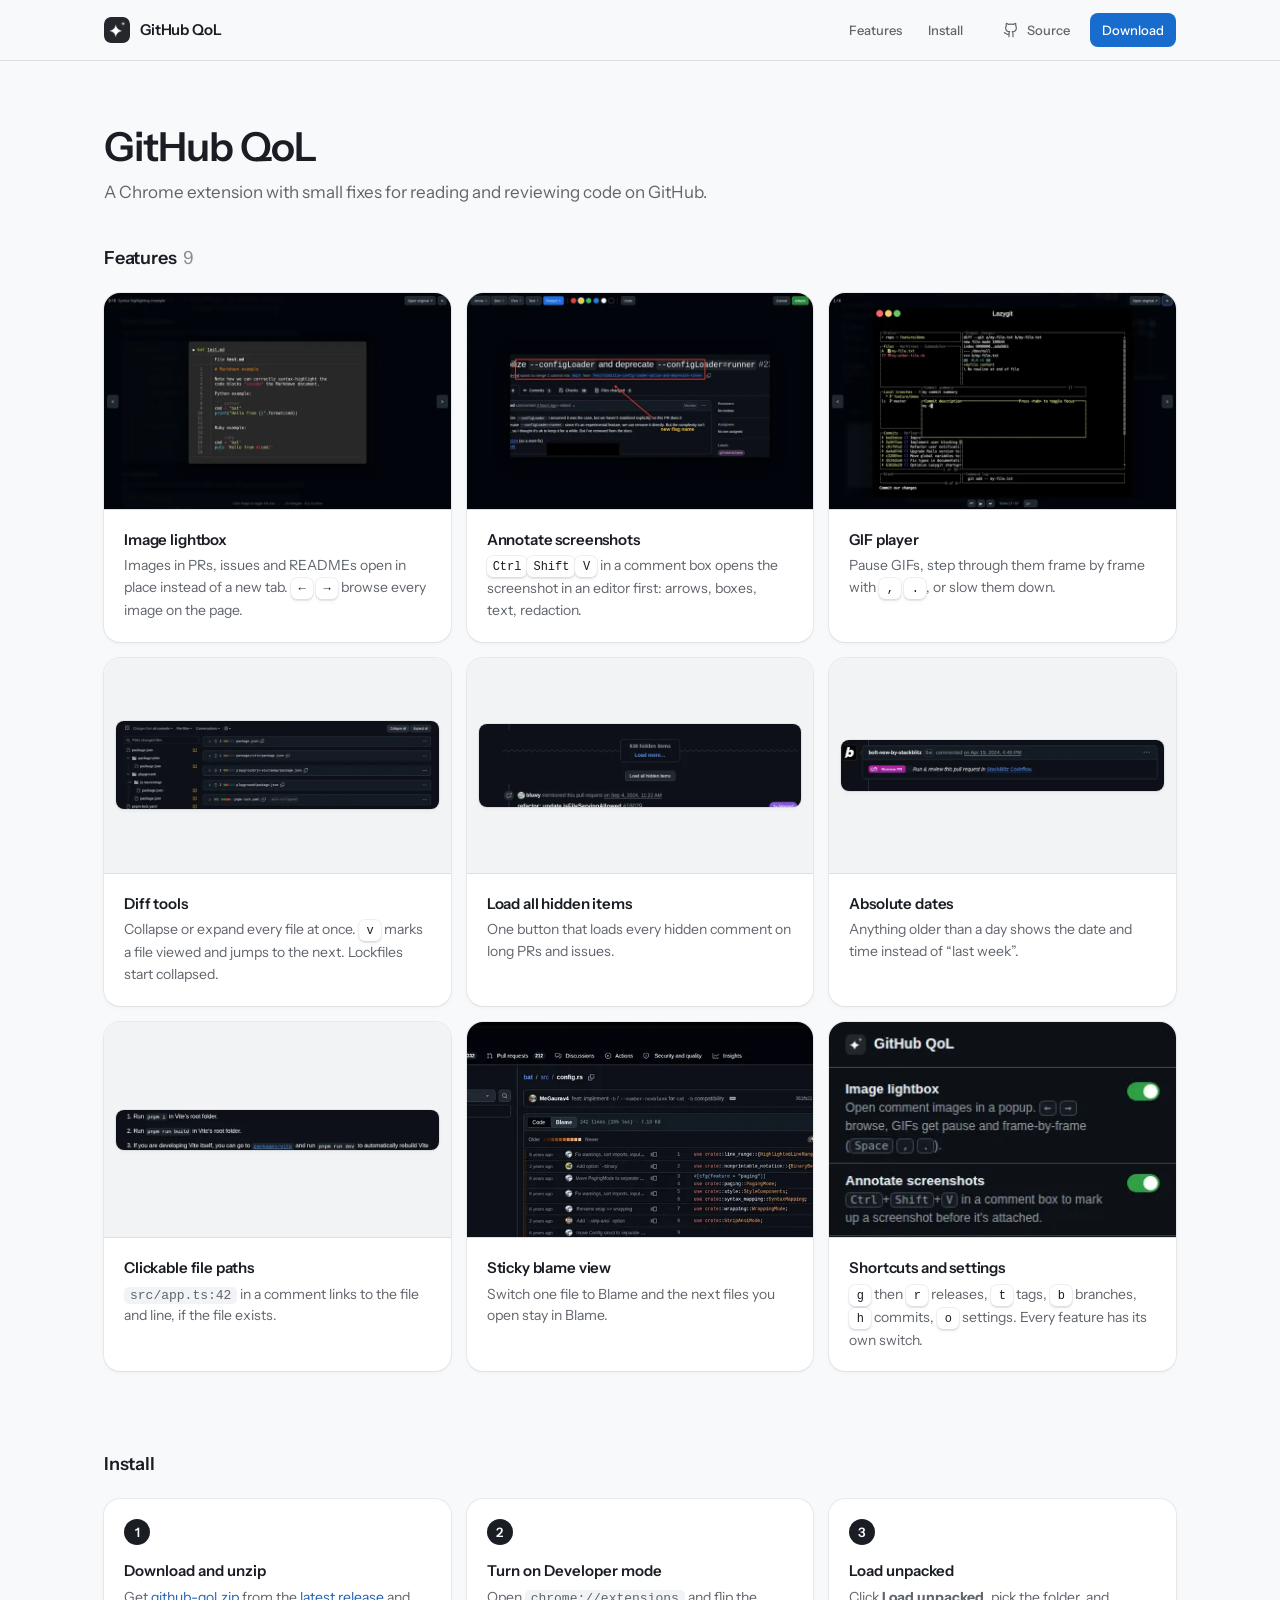
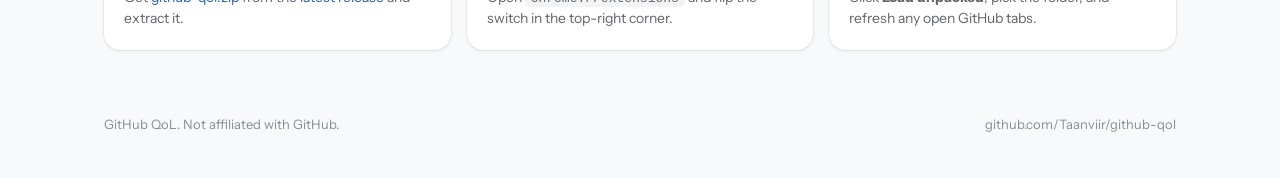
==== commit 217b3cec: "Site: WebP screenshots, thumbnails in the grid Cards load 720px WebP thumbnails; the modal loads the" ====
--- a/docs/index.html
+++ b/docs/index.html
@@ -270,39 +270,39 @@
     </div>
     <div class="features" id="features-list" data-view="grid">
       <article class="feature" tabindex="0" role="button">
-        <div class="shot"><img src="images/lightbox.jpg" width="1280" height="800" alt="A README image opened in an in-page lightbox" loading="lazy"></div>
+        <div class="shot"><img src="images/thumb/lightbox.webp" data-full="images/full/lightbox.webp" width="720" height="450" alt="A README image opened in an in-page lightbox" loading="lazy"></div>
         <div class="text"><h3>Image lightbox</h3><p>Images in PRs, issues and READMEs open in place instead of a new tab. <kbd>←</kbd> <kbd>→</kbd> browse every image on the page.</p></div>
       </article>
       <article class="feature" tabindex="0" role="button">
-        <div class="shot"><img src="images/annotate.jpg" width="1280" height="800" alt="Screenshot editor with a box, an arrow, a text label and a redacted area" loading="lazy"></div>
+        <div class="shot"><img src="images/thumb/annotate.webp" data-full="images/full/annotate.webp" width="720" height="450" alt="Screenshot editor with a box, an arrow, a text label and a redacted area" loading="lazy"></div>
         <div class="text"><h3>Annotate screenshots</h3><p><kbd>Ctrl</kbd><kbd>Shift</kbd><kbd>V</kbd> in a comment box opens the screenshot in an editor first: arrows, boxes, text, redaction.</p></div>
       </article>
       <article class="feature" tabindex="0" role="button">
-        <div class="shot"><img src="images/gif-player.jpg" width="1280" height="800" alt="An animated GIF paused at frame 27 of 67 with playback controls" loading="lazy"></div>
+        <div class="shot"><img src="images/thumb/gif-player.webp" data-full="images/full/gif-player.webp" width="720" height="450" alt="An animated GIF paused at frame 27 of 67 with playback controls" loading="lazy"></div>
         <div class="text"><h3>GIF player</h3><p>Pause GIFs, step through them frame by frame with <kbd>,</kbd> <kbd>.</kbd>, or slow them down.</p></div>
       </article>
       <article class="feature" tabindex="0" role="button">
-        <div class="shot wide"><img src="images/diff-tools.jpg" width="1280" height="350" alt="Files changed with Collapse all and Expand all buttons and an auto-collapsed pnpm-lock.yaml" loading="lazy"></div>
+        <div class="shot wide"><img src="images/thumb/diff-tools.webp" data-full="images/full/diff-tools.webp" width="720" height="197" alt="Files changed with Collapse all and Expand all buttons and an auto-collapsed pnpm-lock.yaml" loading="lazy"></div>
         <div class="text"><h3>Diff tools</h3><p>Collapse or expand every file at once. <kbd>v</kbd> marks a file viewed and jumps to the next. Lockfiles start collapsed.</p></div>
       </article>
       <article class="feature" tabindex="0" role="button">
-        <div class="shot wide"><img src="images/load-all.jpg" width="892" height="230" alt="A Load all hidden items button under GitHub's 638 hidden items" loading="lazy"></div>
+        <div class="shot wide"><img src="images/thumb/load-all.webp" data-full="images/full/load-all.webp" width="720" height="186" alt="A Load all hidden items button under GitHub's 638 hidden items" loading="lazy"></div>
         <div class="text"><h3>Load all hidden items</h3><p>One button that loads every hidden comment on long PRs and issues.</p></div>
       </article>
       <article class="feature" tabindex="0" role="button">
-        <div class="shot wide"><img src="images/absolute-dates.jpg" width="894" height="140" alt="Comment header reading commented on Apr 19, 2024, 4:40 PM" loading="lazy"></div>
+        <div class="shot wide"><img src="images/thumb/absolute-dates.webp" data-full="images/full/absolute-dates.webp" width="720" height="113" alt="Comment header reading commented on Apr 19, 2024, 4:40 PM" loading="lazy"></div>
         <div class="text"><h3>Absolute dates</h3><p>Anything older than a day shows the date and time instead of “last week”.</p></div>
       </article>
       <article class="feature" tabindex="0" role="button">
-        <div class="shot wide"><img src="images/file-paths.jpg" width="894" height="180" alt="The inline code packages/vite rendered as a link" loading="lazy"></div>
+        <div class="shot wide"><img src="images/thumb/file-paths.webp" data-full="images/full/file-paths.webp" width="720" height="89" alt="The inline code packages/vite rendered as a link" loading="lazy"></div>
         <div class="text"><h3>Clickable file paths</h3><p><code>src/app.ts:42</code> in a comment links to the file and line, if the file exists.</p></div>
       </article>
       <article class="feature" tabindex="0" role="button">
-        <div class="shot"><img src="images/sticky-blame.jpg" width="1280" height="560" alt="A file open in Blame view" loading="lazy"></div>
+        <div class="shot"><img src="images/thumb/sticky-blame.webp" data-full="images/full/sticky-blame.webp" width="720" height="315" alt="A file open in Blame view" loading="lazy"></div>
         <div class="text"><h3>Sticky blame view</h3><p>Switch one file to Blame and the next files you open stay in Blame.</p></div>
       </article>
       <article class="feature" tabindex="0" role="button">
-        <div class="shot tall"><img src="images/popup.png" width="340" height="760" alt="Extension popup listing each feature with a toggle" loading="lazy"></div>
+        <div class="shot tall"><img src="images/thumb/popup.webp" data-full="images/full/popup.webp" width="340" height="760" alt="Extension popup listing each feature with a toggle" loading="lazy"></div>
         <div class="text"><h3>Shortcuts and settings</h3><p><kbd>g</kbd> then <kbd>r</kbd> releases, <kbd>t</kbd> tags, <kbd>b</kbd> branches, <kbd>h</kbd> commits, <kbd>o</kbd> settings. Every feature has its own switch.</p></div>
       </article>
     </div>
@@ -362,7 +362,8 @@
       index = (i + cards.length) % cards.length;
       const card = cards[index];
       const img = card.querySelector("img");
-      $("modal-img").src = img.src;
+      // Cards show small thumbnails; the full-size file loads only here.
+      $("modal-img").src = img.dataset.full || img.src;
       $("modal-img").alt = img.alt;
       $("modal-title").textContent = card.querySelector("h3").textContent;
       $("modal-desc").innerHTML = card.querySelector("p").innerHTML;
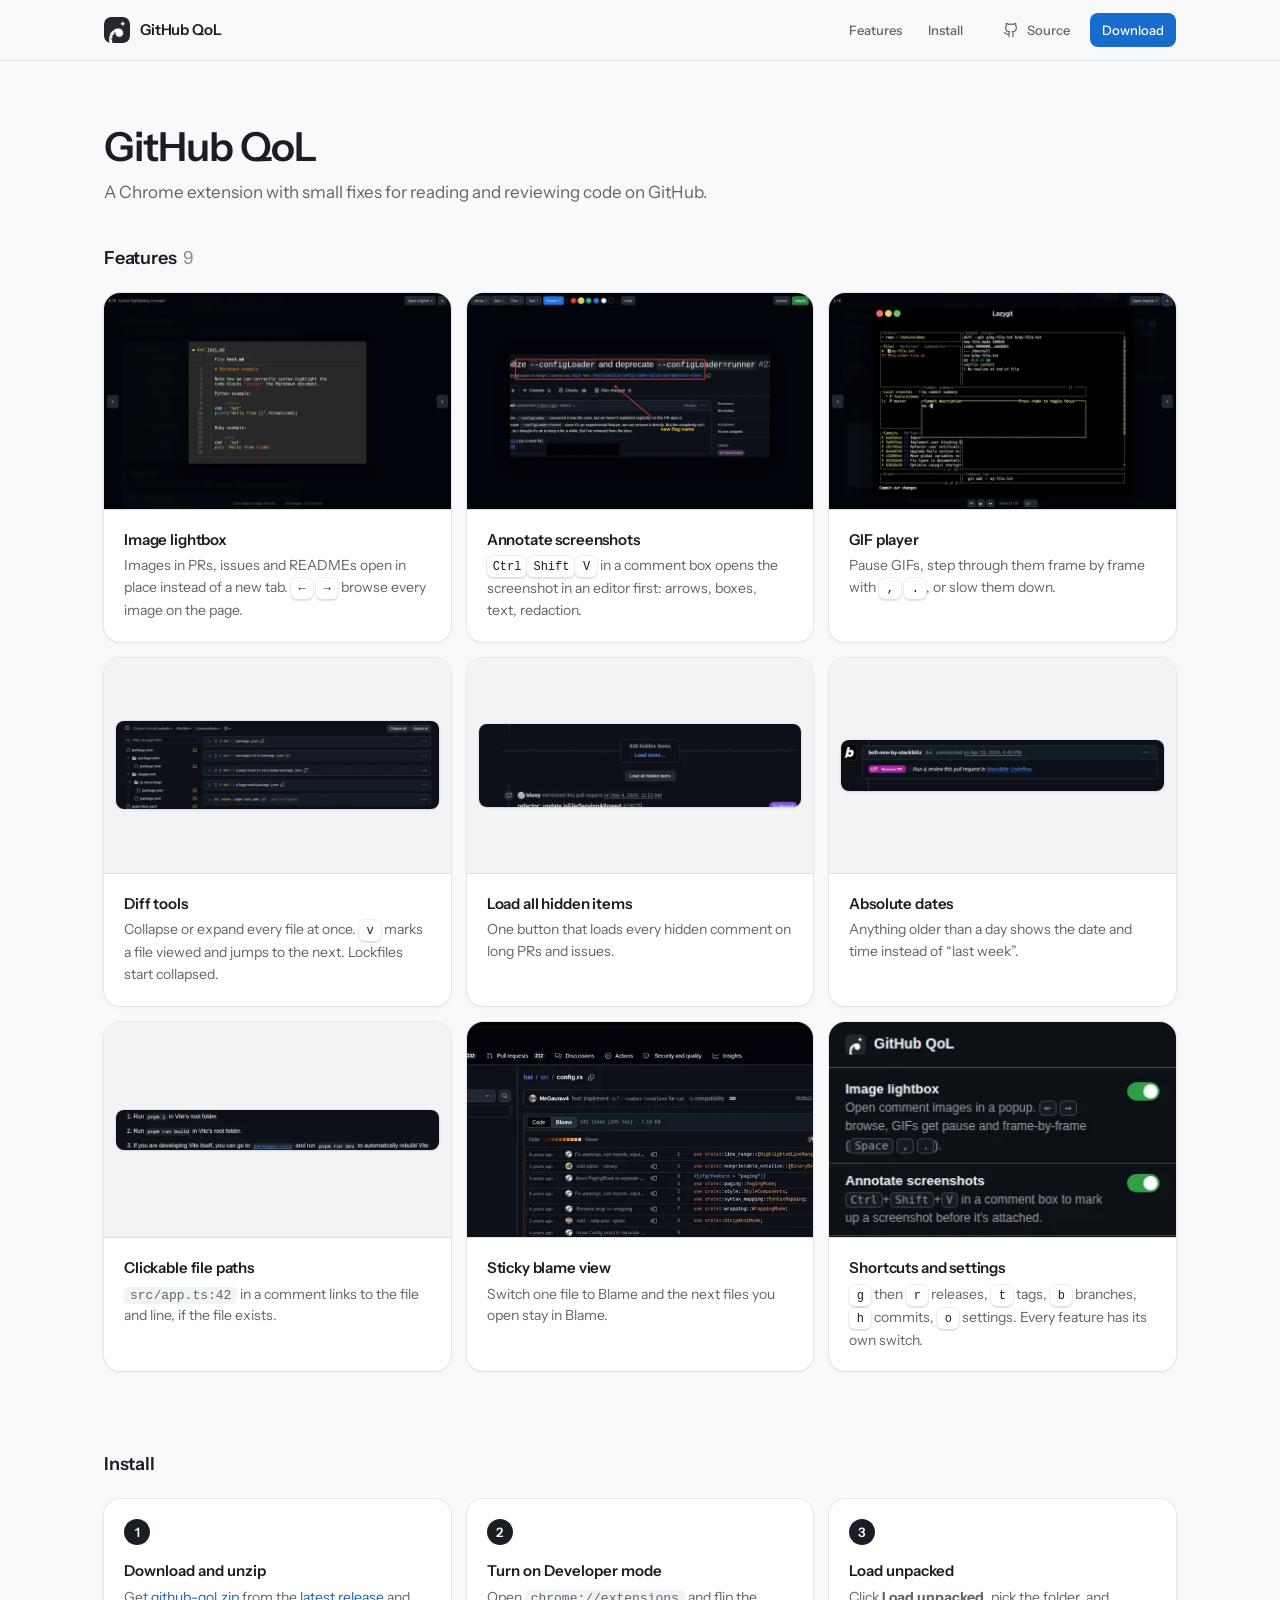
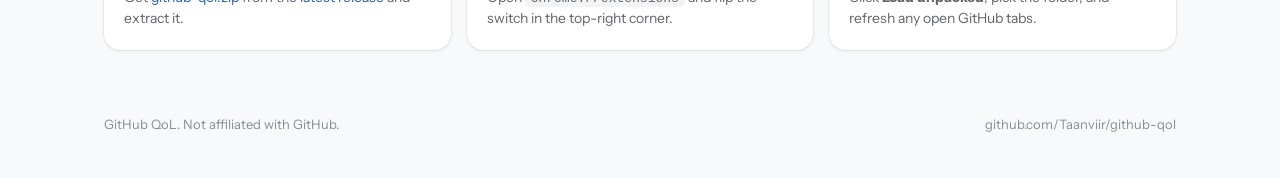
==== commit 8751265a: "Site: fixed-height screenshot modal Every screenshot opens in the same size modal (720px, or the vie" ====
--- a/docs/index.html
+++ b/docs/index.html
@@ -157,7 +157,9 @@
 
     /* ---------- screenshot modal */
     .modal {
-      width: min(1120px, calc(100vw - 32px)); max-width: none; max-height: calc(100dvh - 32px);
+      /* Same size for every screenshot; the image scales to fit the body. */
+      width: min(1120px, calc(100vw - 32px)); max-width: none;
+      height: min(720px, calc(100dvh - 32px)); max-height: none;
       margin: auto; padding: 0; border: 0;
       background: var(--color-bg-surface); color: var(--color-text-primary);
       border-radius: var(--radius-large); box-shadow: var(--shadow-raised);
@@ -175,8 +177,8 @@
       border: 0; border-radius: var(--radius-control); background: transparent; color: var(--color-text-secondary); cursor: pointer;
     }
     .icon-btn:hover { background: var(--color-bg-sunken); color: var(--color-text-primary); }
-    .modal-body { position: relative; flex: 1; min-height: 0; display: grid; place-items: center; padding: 20px 64px; background: var(--color-bg-sunken); }
-    .modal-body img { max-width: 100%; max-height: calc(100dvh - 200px); width: auto; height: auto; border-radius: 8px; box-shadow: var(--shadow-border); }
+    .modal-body { position: relative; flex: 1; min-height: 0; display: flex; align-items: center; justify-content: center; padding: 20px 64px; background: var(--color-bg-sunken); }
+    .modal-body img { max-width: 100%; max-height: 100%; width: auto; height: auto; min-width: 0; min-height: 0; border-radius: 8px; box-shadow: var(--shadow-border); }
     .modal-nav { position: absolute; top: 50%; translate: 0 -50%; background: var(--color-bg-surface); box-shadow: var(--shadow-border); }
     .modal-nav.prev { left: 16px; }
     .modal-nav.next { right: 16px; }
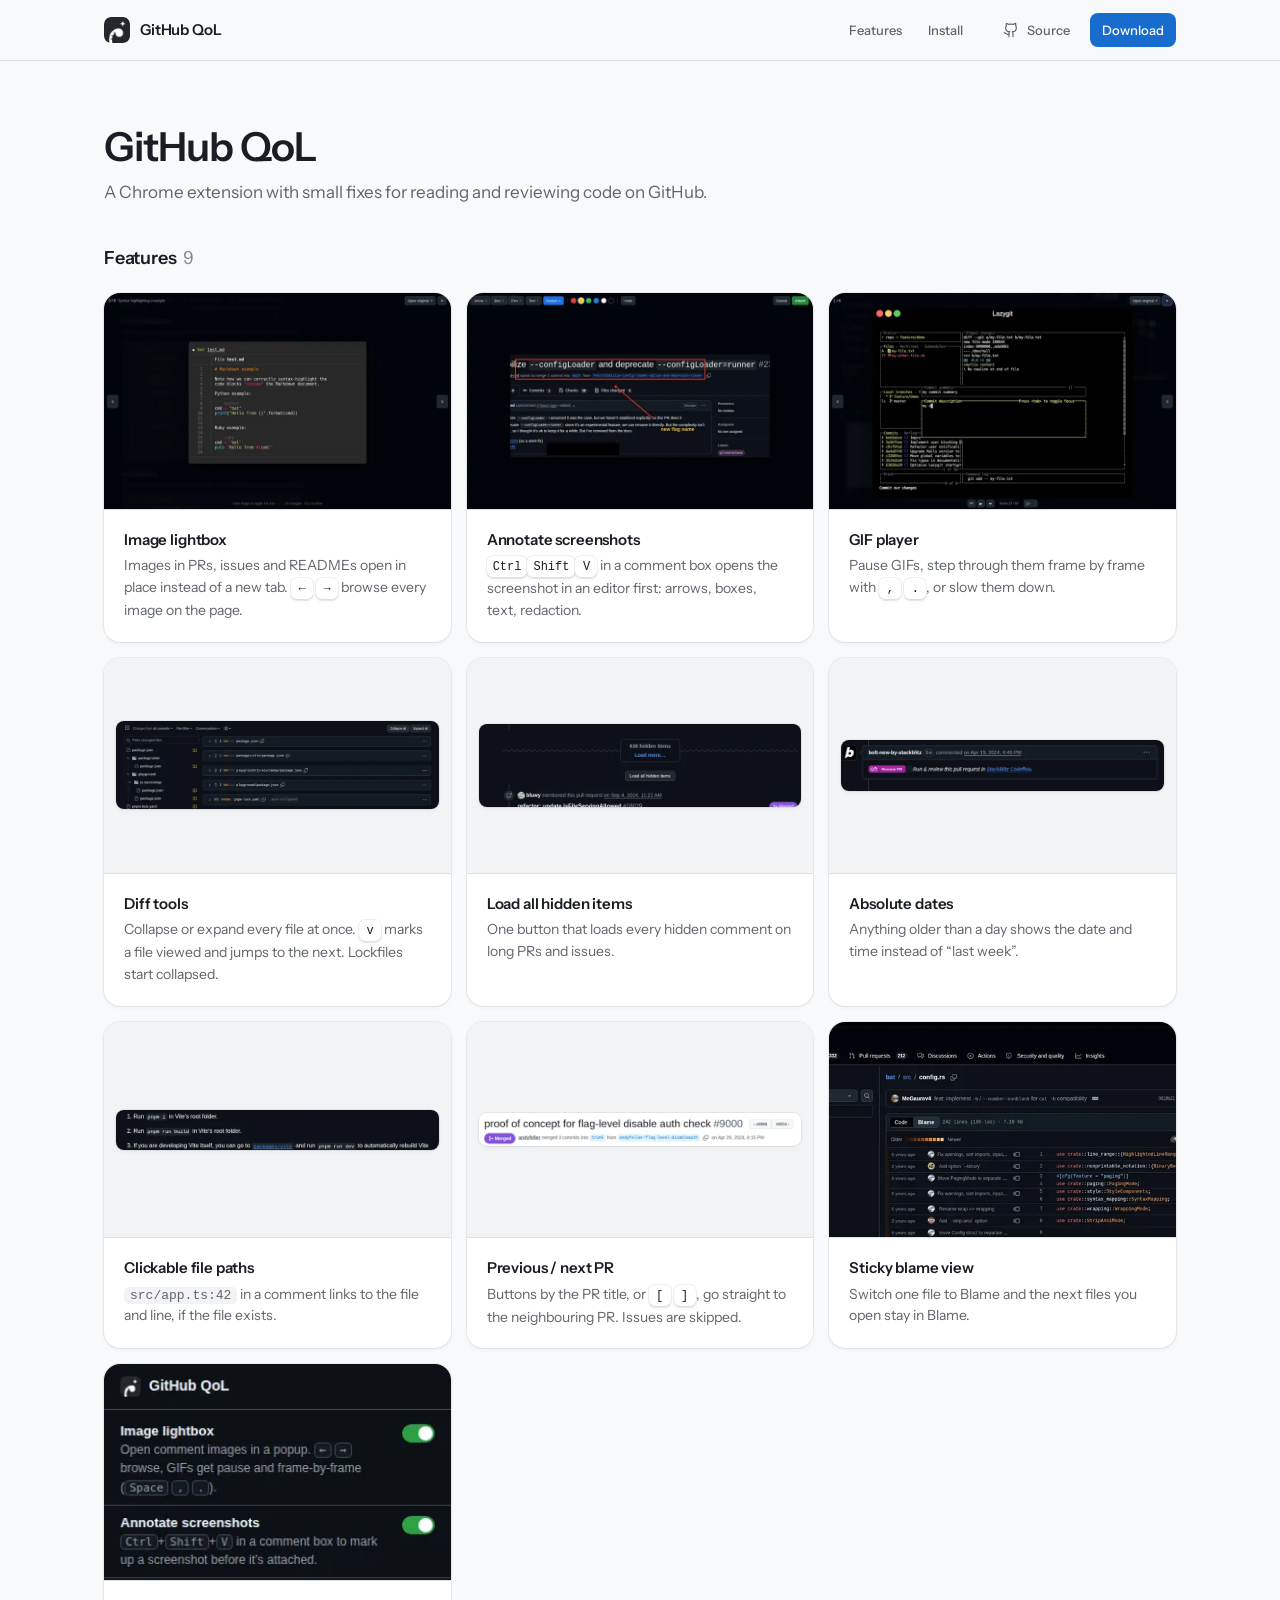
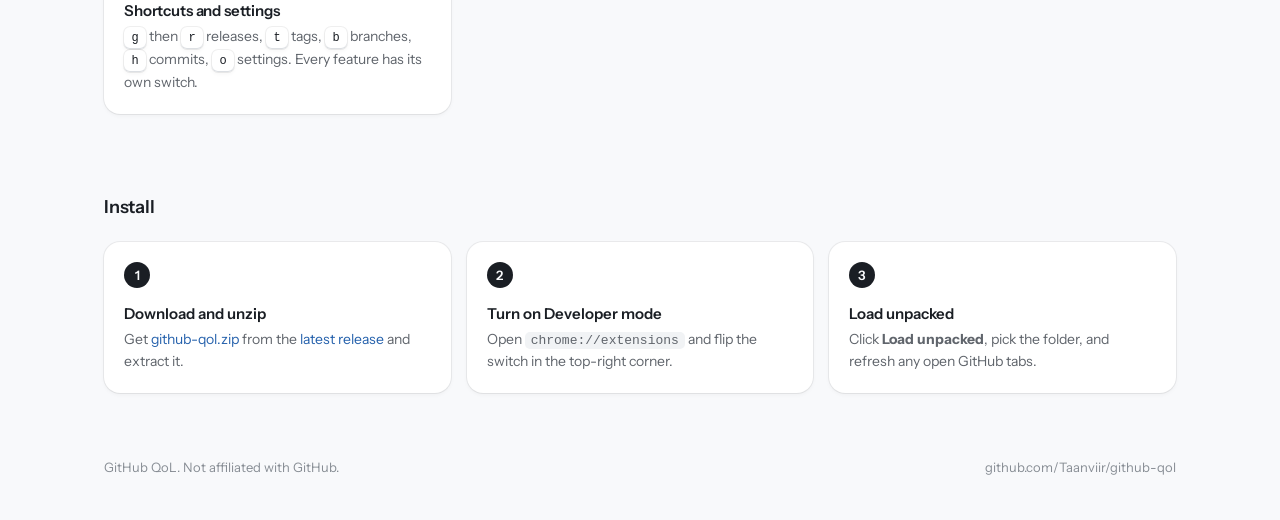
==== commit bd551832: "Previous / next PR on the docs site Co-Authored-By: Claude Opus 5.5 <noreply@anthropic.com>" ====
--- a/docs/index.html
+++ b/docs/index.html
@@ -298,6 +298,10 @@
       <article class="feature" tabindex="0" role="button">
         <div class="shot wide"><img src="images/thumb/file-paths.webp" data-full="images/full/file-paths.webp" width="720" height="89" alt="The inline code packages/vite rendered as a link" loading="lazy"></div>
         <div class="text"><h3>Clickable file paths</h3><p><code>src/app.ts:42</code> in a comment links to the file and line, if the file exists.</p></div>
+      </article>
+      <article class="feature" tabindex="0" role="button">
+        <div class="shot wide"><img src="images/thumb/pr-nav.webp" data-full="images/full/pr-nav.webp" width="720" height="74" alt="PR title with buttons for the previous PR #8998 and the next PR #9004" loading="lazy"></div>
+        <div class="text"><h3>Previous / next PR</h3><p>Buttons by the PR title, or <kbd>[</kbd> <kbd>]</kbd>, go straight to the neighbouring PR. Issues are skipped.</p></div>
       </article>
       <article class="feature" tabindex="0" role="button">
         <div class="shot"><img src="images/thumb/sticky-blame.webp" data-full="images/full/sticky-blame.webp" width="720" height="315" alt="A file open in Blame view" loading="lazy"></div>
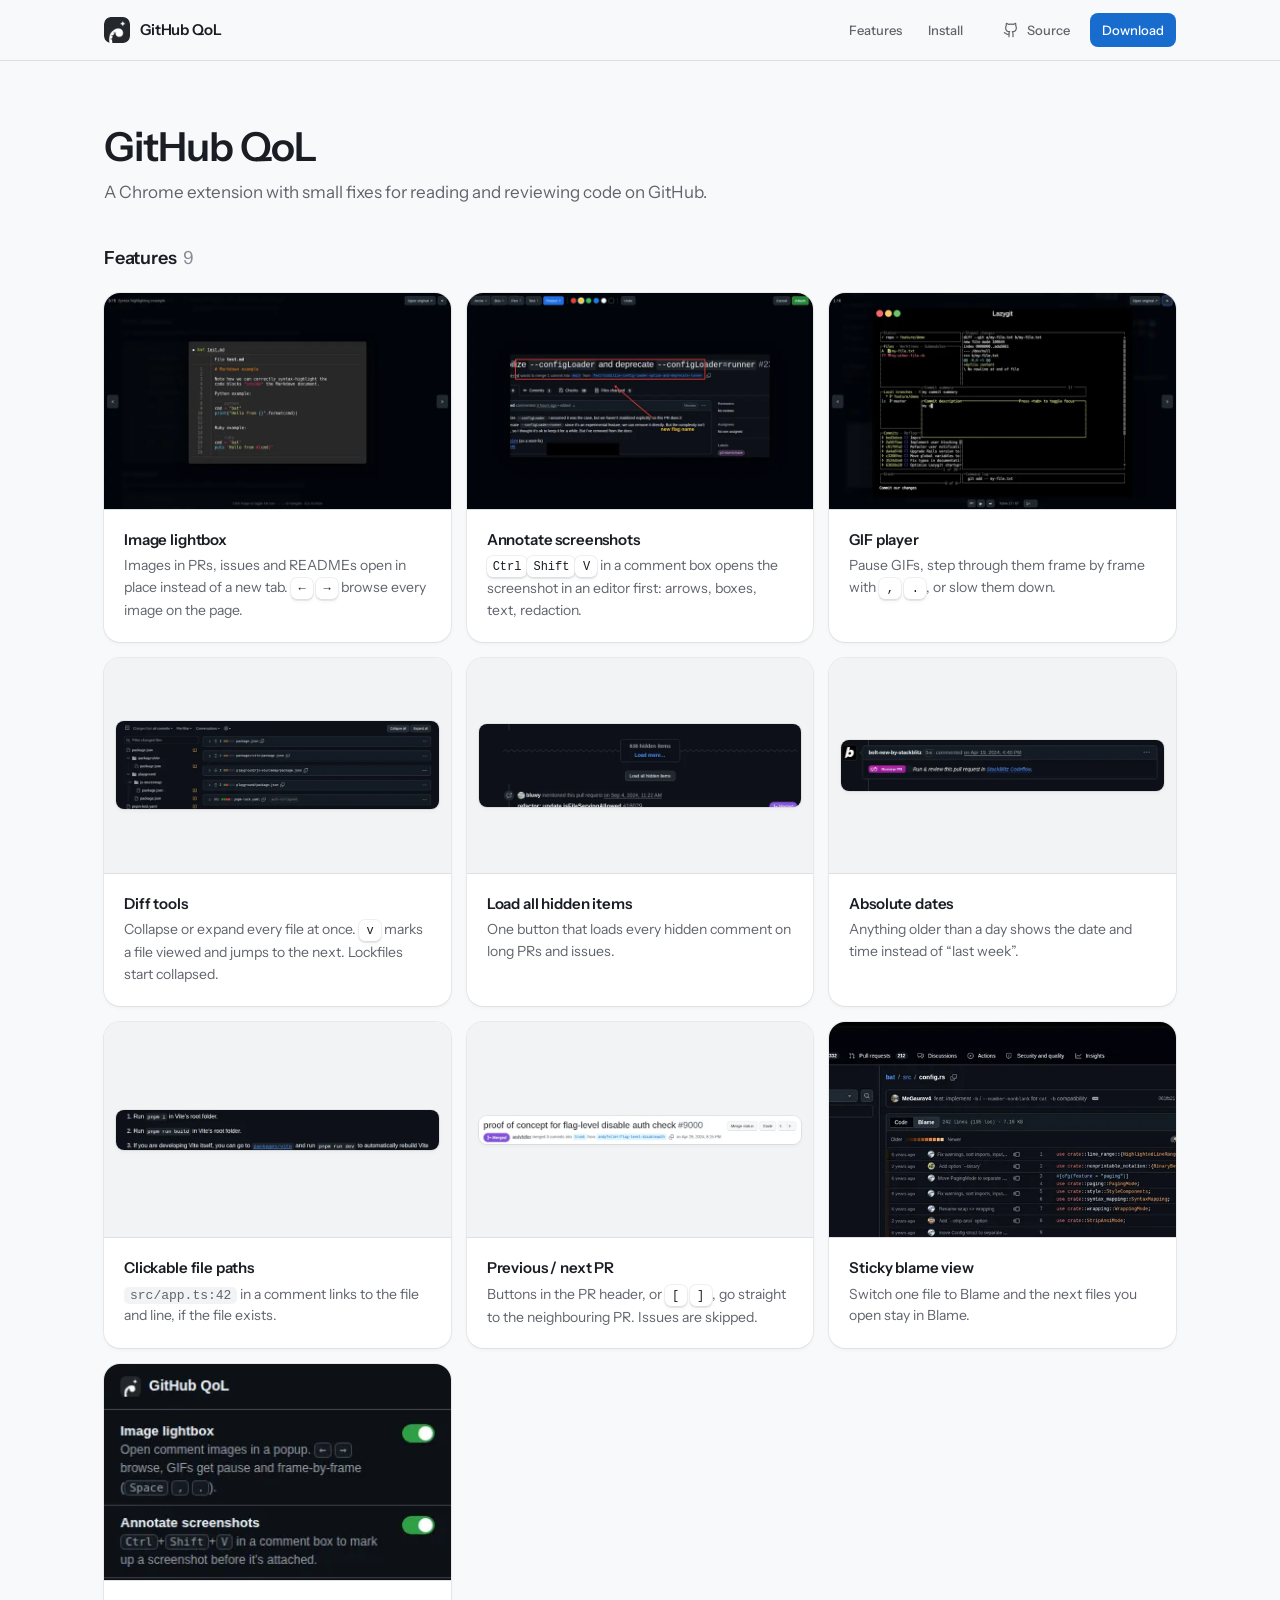
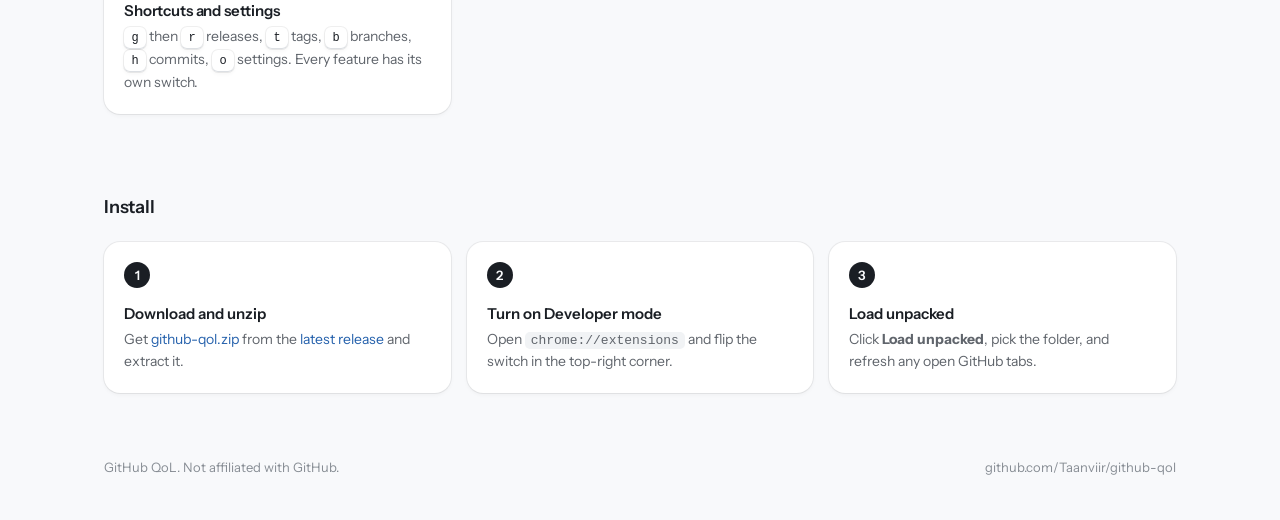
==== commit c51f37b1: "Previous / next PR as arrow buttons in the PR header The buttons floated between the title and GitHu" ====
--- a/docs/index.html
+++ b/docs/index.html
@@ -300,8 +300,8 @@
         <div class="text"><h3>Clickable file paths</h3><p><code>src/app.ts:42</code> in a comment links to the file and line, if the file exists.</p></div>
       </article>
       <article class="feature" tabindex="0" role="button">
-        <div class="shot wide"><img src="images/thumb/pr-nav.webp" data-full="images/full/pr-nav.webp" width="720" height="74" alt="PR title with buttons for the previous PR #8998 and the next PR #9004" loading="lazy"></div>
-        <div class="text"><h3>Previous / next PR</h3><p>Buttons by the PR title, or <kbd>[</kbd> <kbd>]</kbd>, go straight to the neighbouring PR. Issues are skipped.</p></div>
+        <div class="shot wide"><img src="images/thumb/pr-nav.webp" data-full="images/full/pr-nav.webp" width="720" height="63" alt="PR header with previous and next PR buttons joined after the Code button" loading="lazy"></div>
+        <div class="text"><h3>Previous / next PR</h3><p>Buttons in the PR header, or <kbd>[</kbd> <kbd>]</kbd>, go straight to the neighbouring PR. Issues are skipped.</p></div>
       </article>
       <article class="feature" tabindex="0" role="button">
         <div class="shot"><img src="images/thumb/sticky-blame.webp" data-full="images/full/sticky-blame.webp" width="720" height="315" alt="A file open in Blame view" loading="lazy"></div>
